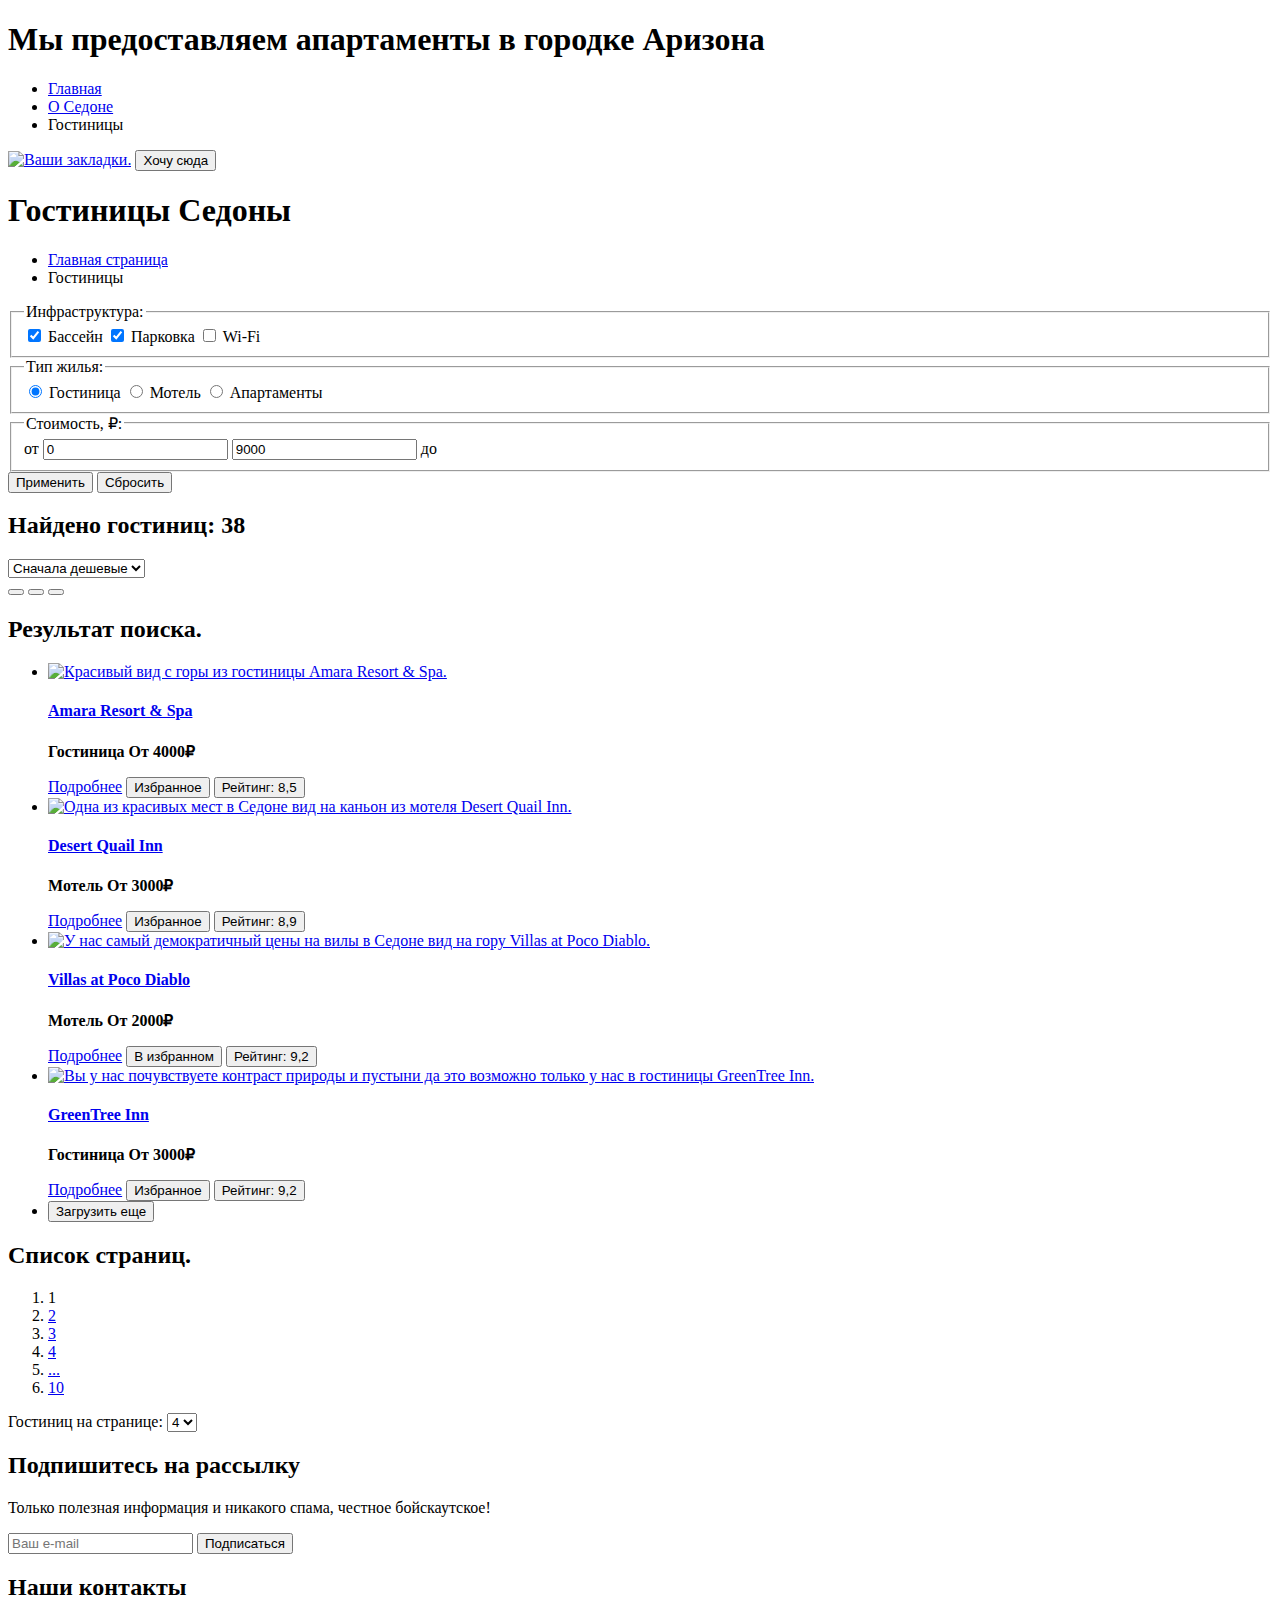
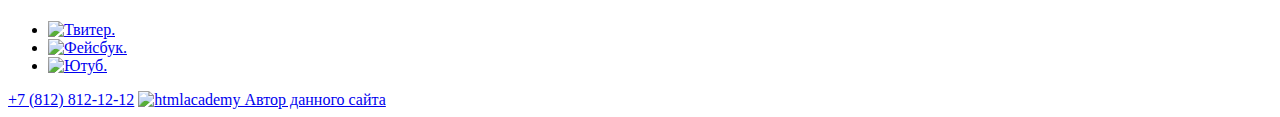
==== catalog.html @ 879bc47f "2.34. Разметка внутренней страницы" ====
<!DOCTYPE html>
<html lang="ru">

<head>
  <meta charset="UTF-8">
  <meta http-equiv="X-UA-Compatible" content="IE=edge">
  <meta name="viewport" content="width=device-width, initial-scale=1.0">
  <title>HTML Academy: Седона</title>
</head>
<body>
  <header>
    <h1 class="visually-hidden">Мы предоставляем апартаменты в городке Аризона</h1>
    <nav class="nav">
      <ul class="nav-list">
        <li class="nav-item"> <a href="index.html" class="nav-link">Главная</a></li>
        <li class="nav-item"><a href="#" class="nav-link">О Седоне</a></li>
        <li class="nav-item"><a class="nav-link nav-link--active">Гостиницы</a></li>
      </ul>
    </nav>
    <a href="index.html" class="logo-link"></a>
    <a href="#" class="search-link"></a>
    <a href="#" class="select"><img src="" alt="Ваши закладки."></a>
    <button class="favorite" type="button">Хочу сюда</button>
  </header>
  <main class="inner-page">
    <section class="hotels">
      <h1 class="hotels-tilte">Гостиницы Седоны</h1>
      <ul class="hotels-breadcrumb-list">
        <li class="hotels-breadcrumb-item"><a href="index.html" class="hotels-breadcrumb-link">Главная страница</a></li>
        <li class="hotels-breadcrumb-item"><a class="hotels-breadcrumb-link active">Гостиницы</a></li>
      </ul>
      <form class="hotels-form" action="" method="GET">
        <fieldset class="hotels-infrastructure">
          <legend>Инфраструктура:</legend>
          <input id="pool-field" type="checkbox" checked>
          <label for="pool-field">Бассейн</label>

          <input id="parking-field" type="checkbox" checked>
          <label for="parking-field">Парковка</label>

          <input id="wifi-field" type="checkbox">
          <label for="wifi-field">Wi-Fi</label>
        </fieldset>

        <fieldset class="hotels-type">
          <legend>Тип жилья:</legend>

          <input id="hotel-field" name="type-housing" type="radio" checked>
          <label for="hotel-field">Гостиница</label>

          <input id="motel-field" name="type-housing" type="radio">
          <label for="motel-field">Мотель</label>

          <input id="apartament-field" name="type-housing" type="radio">
          <label for="apartament-field">Апартаменты</label>
        </fieldset>

        <fieldset class="hotels-price">
          <legend>Стоимость, ₽:</legend>
          <label for="price-min-field">от</label>
          <input id="price-min-field" type="number" value="0">

          <input id="price-max-field" type="number" value="9000">
          <label for="price-max-field">до</label>
        </fieldset>

        <div class="bar">
          <div class="toogle-min"></div>
          <div class="toogle-max"></div>
        </div>

        <input type="submit" value="Применить">
        <input type="reset" value="Сбросить">
      </form>
    </section>
    <div class="find-result-header">
      <h2 class="find-title">Найдено гостиниц: 38</h2>
      <form action="" class="find-form" method="GET">
        <select name="find-sort" id="">
          <option value="min-price">Сначала дешевые</option>
          <option value="max-price">Сначала дорогие</option>
          <option value="popular">Популярные</option>
        </select>
      </form>
      <button class="change-view-button change-view-button--1" type="button"></button>
      <button class="change-view-button change-view-button--2" type="button"></button>
      <button class="change-view-button change-view-button--3" type="button"></button>
    </div>
    <section class="find-result-search">
      <h2 class="result-search-tile visually-hidden">Результат поиска.</h2>
      <ul class="find-list">
        <li class="find-item">
          <a href="#" class="find-link">
            <img src="" alt="Красивый вид с горы из гостиницы Amara Resort & Spa.">
            <h4 class="find-item-title">Amara Resort & Spa</h4>
          </a>
          <p class="find-item-text-wrapper">
            <b class="find-item-text">Гостиница</b>
            <b class="find-item-price">От 4000₽</b>
          </p>
          <div class="find-button-wrapper">
            <a href="#" class="button find-more-button">Подробнее</a>
            <button type="button" class="button find-favorite-button">Избранное</button>
            <button type="button" class="button raiting-button">Рейтинг: 8,5</button>
          </div>
        </li>
        <li class="find-item">
          <a href="#" class="find-link">
            <img src="" alt="Одна из красивых мест в Седоне вид на каньон из мотеля Desert Quail Inn.">
            <h4 class="find-item-title">Desert Quail Inn</h4>
          </a>
          <p class="find-item-text-wrapper">
            <b class="find-item-text">Мотель</b>
            <b class="find-item-price">От 3000₽</b>
          </p>
          <div class="find-button-wrapper">
            <a href="#" class="button find-more-button">Подробнее</a>
            <button type="button" class="button find-favorite-button">Избранное</button>
            <button type="button" class="button raiting-button">Рейтинг: 8,9</button>
          </div>
        </li>
        <li class="find-item">
          <a href="#" class="find-link">
            <img src="" alt="У нас самый демократичный цены на вилы в Седоне вид на гору Villas at Poco Diablo.">
            <h4 class="find-item-title">Villas at Poco Diablo</h4>
          </a>
          <p class="find-item-text-wrapper">
            <b class="find-item-text">Мотель</b>
            <b class="find-item-price">От 2000₽</b>
          </p>
          <div class="find-button-wrapper">
            <a href="#" class="button find-more-button">Подробнее</a>
            <button type="button" class="button find-favorite-button favorite-button-active">В избранном</button>
            <button type="button" class="button raiting-button">Рейтинг: 9,2</button>
          </div>
        </li>
        <li class="find-item">
          <a href="#" class="find-link">
            <img src=""
              alt="Вы у нас почувствуете контраст природы и пустыни да это возможно только у нас в гостиницы GreenTree Inn.">
            <h4 class="find-item-title">GreenTree Inn</h4>
          </a>
          <p class="find-item-text-wrapper">
            <b class="find-item-text">Гостиница</b>
            <b class="find-item-price">От 3000₽</b>
          </p>
          <div class="find-button-wrapper">
            <a href="#" class="button find-more-button">Подробнее</a>
            <button type="button" class="button find-favorite-button favorite-button-active">Избранное</button>
            <button type="button" class="button raiting-button">Рейтинг: 9,2</button>
          </div>
        </li>
        <li class="find-item">
          <button type="button" class="load-more-button">Загрузить еще</button>
        </li>
      </ul>
    </section>
    <section class="page">
      <h2 class="page-title visually-hidden">Список страниц.</h2>
      <ol class="page-list">
        <li class="page-item"><a class="page-link page-link--active">1</a></li>
        <li class="page-item"><a href="#" class="page-link">2</a></li>
        <li class="page-item"><a href="#" class="page-link">3</a></li>
        <li class="page-item"><a href="#" class="page-link">4</a></li>
        <li class="page-item"><a href="#" class="page-link">...</a></li>
        <li class="page-item"><a href="#" class="page-link">10</a></li>
      </ol>
      <form action="" method="GET">
        <label for="hotel-on-page-field">Гостиниц на странице:</label>
        <select name="hotels-on-page" id="hotel-on-page-field">
          <option value="1">3</option>
          <option value="1" selected>4</option>
          <option value="1">5</option>
          <option value="1">6</option>
          <option value="1">7</option>
          <option value="1">8</option>
        </select>
      </form>
    </section>
  </main>
  <footer>
    <section class="distribution">
      <h2 class="distribution-title">Подпишитесь на рассылку</h2>
      <p class="distribution-text">Только полезная информация и никакого спама, честное бойскаутское!</p>
      <form action="" method="POST">
        <input id="distribution-field" type="email" placeholder="Ваш e-mail" required>
        <input type="submit" value="Подписаться">
      </form>
    </section>
    <section class="contacts">
      <h2 class="contacts-title visually-hidden">Наши контакты</h2>
      <ul class="social-list">
        <li class="social-item">
          <a href="https://twitter.com/htmlacademy_ru" class="social-link">
            <img src="" alt="Твитер.">
          </a>
        </li>
        <li class="social-item">
          <a href="https://www.facebook.com/htmlacademy/" class="social-link">
            <img src="" alt="Фейсбук.">
          </a>
        </li>
        <li class="social-item">
          <a href="https://www.youtube.com/channel/UChUxTMjJGo-JDRY8pNTGL2g" class="social-link">
            <img src="" alt="Ютуб.">
          </a>
        </li>
      </ul>
      <a class="contacts-tel" href="tel:+78128121212">+7 (812) 812-12-12</a>
      <a href="https://up.htmlacademy.ru/" class="contacts-author-link">
        <img src="" alt="htmlacademy Автор данного сайта">
      </a>
    </section>
  </footer>
</body>
</html>
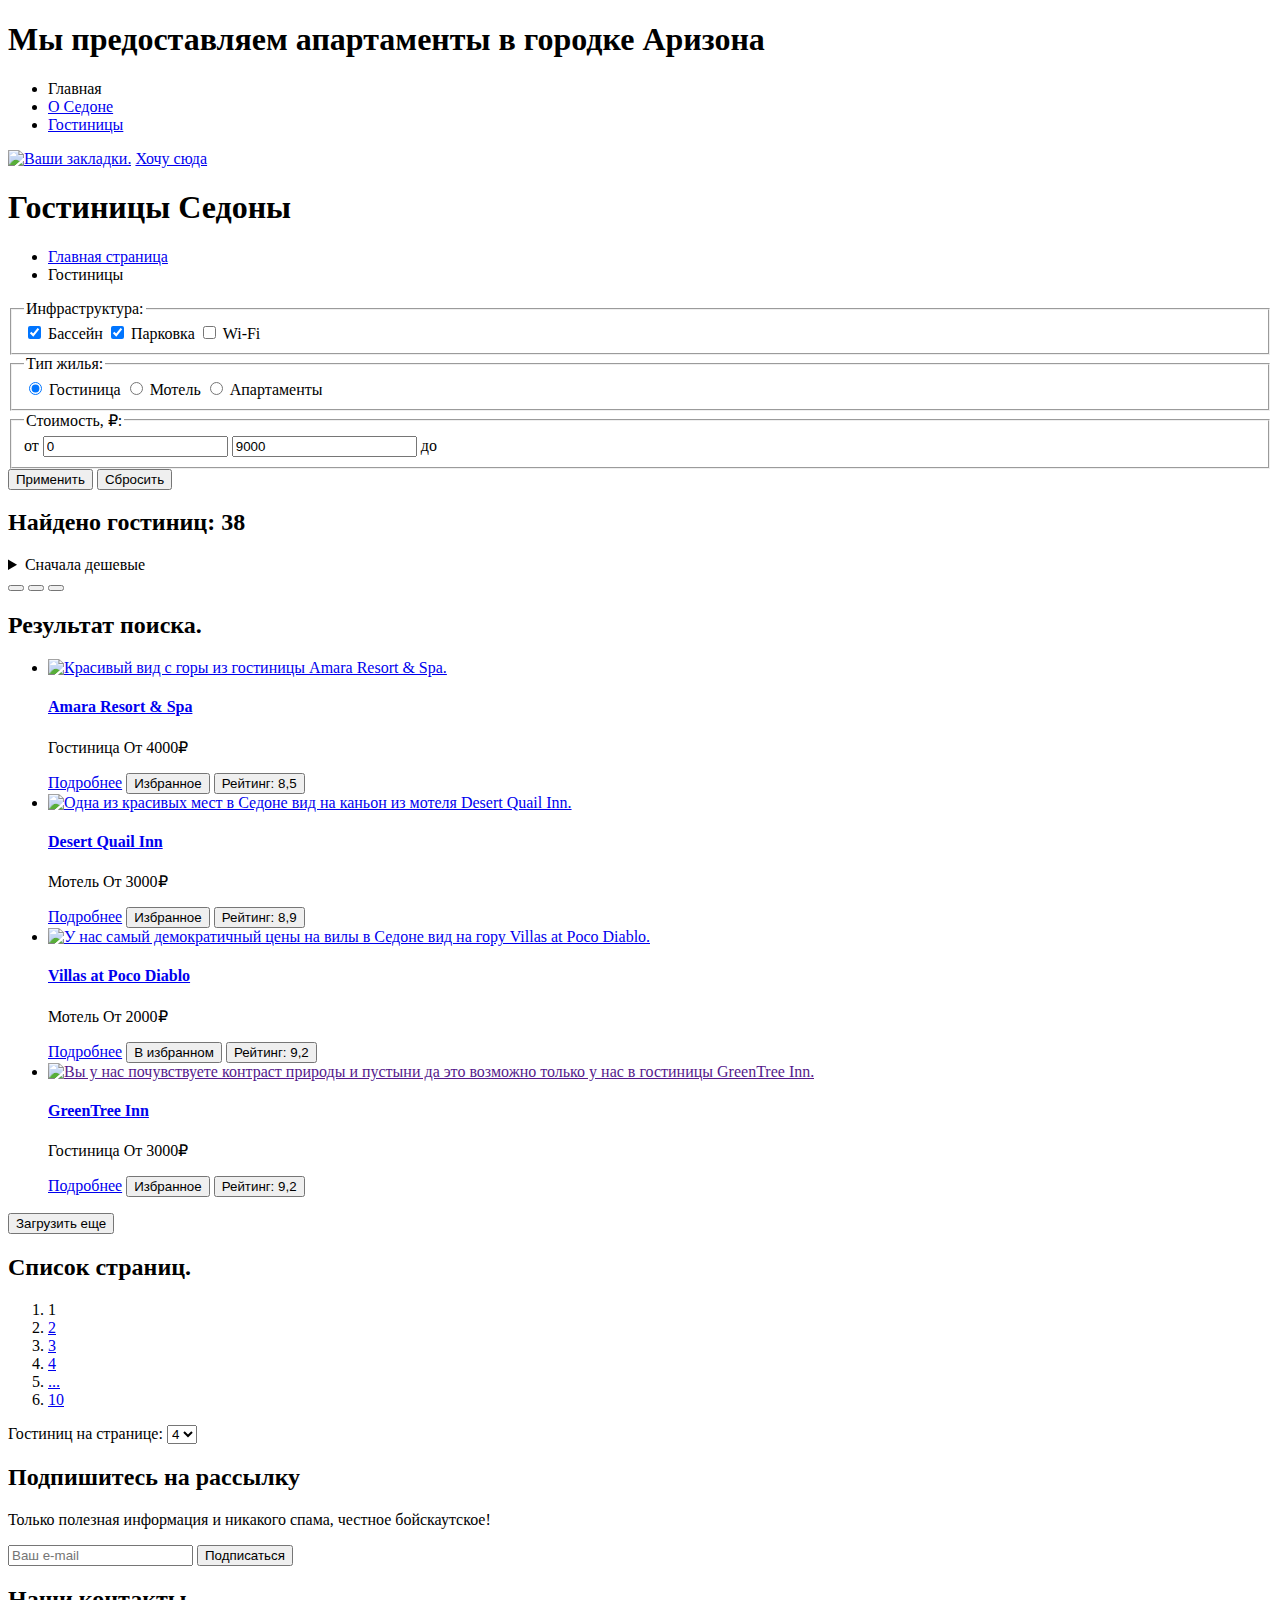
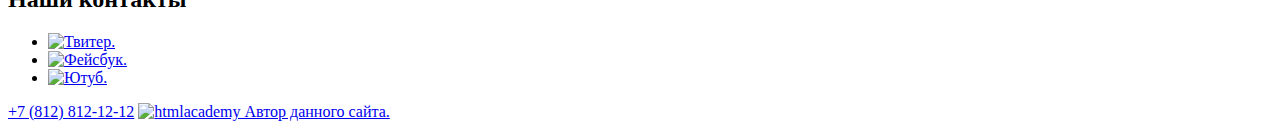
==== commit 6bc6cdc4: "2.34 Внутр страница" ====
--- a/catalog.html
+++ b/catalog.html
@@ -11,26 +11,27 @@
   <header>
     <h1 class="visually-hidden">Мы предоставляем апартаменты в городке Аризона</h1>
     <nav class="nav">
-      <ul class="nav-list">
-        <li class="nav-item"> <a href="index.html" class="nav-link">Главная</a></li>
-        <li class="nav-item"><a href="#" class="nav-link">О Седоне</a></li>
-        <li class="nav-item"><a class="nav-link nav-link--active">Гостиницы</a></li>
+      <ul class="nav__list">
+        <li class="nav__item"> <a class="nav__link nav__link--active">Главная</a></li>
+        <li class="nav__item"><a href="#" class="nav__link">О Седоне</a></li>
+        <li class="nav__item"><a href="catalog.html" class="nav__link">Гостиницы</a></li>
       </ul>
     </nav>
-    <a href="index.html" class="logo-link"></a>
-    <a href="#" class="search-link"></a>
-    <a href="#" class="select"><img src="" alt="Ваши закладки."></a>
-    <button class="favorite" type="button">Хочу сюда</button>
+    <a href="index.html" class="logo__link"></a>
+
+    <a href="#" class="search__link"></a>
+    <a href="#" class="select__link"><img src="" alt="Ваши закладки."></a>
+    <a href="#" class="favorite__link">Хочу сюда</a>
   </header>
-  <main class="inner-page">
+  <main class="inner__page">
     <section class="hotels">
-      <h1 class="hotels-tilte">Гостиницы Седоны</h1>
-      <ul class="hotels-breadcrumb-list">
-        <li class="hotels-breadcrumb-item"><a href="index.html" class="hotels-breadcrumb-link">Главная страница</a></li>
-        <li class="hotels-breadcrumb-item"><a class="hotels-breadcrumb-link active">Гостиницы</a></li>
-      </ul>
-      <form class="hotels-form" action="" method="GET">
-        <fieldset class="hotels-infrastructure">
+      <h1 class="hotels__tilte">Гостиницы Седоны</h1>
+      <ul class="hotels__breadcrumb--list">
+        <li class="hotels__breadcrumb--item"><a href="index.html" class="hotels__breadcrumb--link">Главная страница</a></li>
+        <li class="hotels__breadcrumb--item"><a class="hotels__breadcrumb--link active">Гостиницы</a></li>
+      </ul>
+      <form class="hotels__form" action="" method="GET">
+        <fieldset class="hotels__infrastructure">
           <legend>Инфраструктура:</legend>
           <input id="pool-field" type="checkbox" checked>
           <label for="pool-field">Бассейн</label>
@@ -42,7 +43,7 @@
           <label for="wifi-field">Wi-Fi</label>
         </fieldset>
 
-        <fieldset class="hotels-type">
+        <fieldset class="hotels__type">
           <legend>Тип жилья:</legend>
 
           <input id="hotel-field" name="type-housing" type="radio" checked>
@@ -55,7 +56,7 @@
           <label for="apartament-field">Апартаменты</label>
         </fieldset>
 
-        <fieldset class="hotels-price">
+        <fieldset class="hotels__price">
           <legend>Стоимость, ₽:</legend>
           <label for="price-min-field">от</label>
           <input id="price-min-field" type="number" value="0">
@@ -65,84 +66,87 @@
         </fieldset>
 
         <div class="bar">
-          <div class="toogle-min"></div>
-          <div class="toogle-max"></div>
+          <div class="toogle__min"></div>
+          <div class="toogle__max"></div>
         </div>
 
         <input type="submit" value="Применить">
         <input type="reset" value="Сбросить">
       </form>
     </section>
-    <div class="find-result-header">
-      <h2 class="find-title">Найдено гостиниц: 38</h2>
-      <form action="" class="find-form" method="GET">
-        <select name="find-sort" id="">
-          <option value="min-price">Сначала дешевые</option>
-          <option value="max-price">Сначала дорогие</option>
-          <option value="popular">Популярные</option>
-        </select>
-      </form>
-      <button class="change-view-button change-view-button--1" type="button"></button>
-      <button class="change-view-button change-view-button--2" type="button"></button>
-      <button class="change-view-button change-view-button--3" type="button"></button>
-    </div>
-    <section class="find-result-search">
-      <h2 class="result-search-tile visually-hidden">Результат поиска.</h2>
-      <ul class="find-list">
-        <li class="find-item">
-          <a href="#" class="find-link">
+    <section class="find__result--header">
+      <h2 class="find__title">Найдено гостиниц: 38</h2>
+        <details class="find__details">
+          <summary>Сначала дешевые</summary>
+          <summary>Сначала дорогие</summary>
+          <summary>Популярные</summary>
+        </details>
+      <button class="change__view--button change__view-button--1" type="button"></button>
+      <button class="change__view--button change__view-button--2" type="button"></button>
+      <button class="change__view--button change__view-button--3" type="button"></button>
+    </section>
+    <section class="result__search">
+      <h2 class="result__search--title visually-hidden">Результат поиска.</h2>
+      <ul class="result__list">
+        <li class="result__item">
+          <a href="#" class="result__link">
             <img src="" alt="Красивый вид с горы из гостиницы Amara Resort & Spa.">
-            <h4 class="find-item-title">Amara Resort & Spa</h4>
+            <h4 class="result__item--title">Amara Resort & Spa</h4>
+          </a>
+          <p class="result__item__text--wrapper">
+            <span class="result__item--text">Гостиница</span>
+            <span class="result__item--price">От 4000₽</span>
+          </p>
+          <div class="result__button--wrapper">
+            <a href="#" class="button result__more--button">Подробнее</a>
+            <button type="button" class="button result__favorite--button">Избранное</button>
+            <button type="button" class="button result__raiting--button">Рейтинг: 8,5</button>
+          </div>
+        </li>
+        <li class="result__item">
+          <a href="#" class="result__link--img">
+            <img src="" alt="Одна из красивых мест в Седоне вид на каньон из мотеля Desert Quail Inn.">
+          </a>
+          <a href="#" class="result__link--title">
+            <h4 class="result__item--title">Desert Quail Inn</h4>
+          </a>
+          <p class="result__item__text--wrapper">
+            <span class="result__item--text">Мотель</span>
+            <span class="result__item--price">От 3000₽</span>
+          </p>
+          <div class="result__button--wrapper">
+            <a href="#" class="button result__more--button">Подробнее</a>
+            <button type="button" class="button result__favorite--button">Избранное</button>
+            <button type="button" class="button result__raiting--button">Рейтинг: 8,9</button>
+          </div>
+        </li>
+        <li class="result__item">
+          <a href="#" class="result__link--img">
+            <img src="" alt="У нас самый демократичный цены на вилы в Седоне вид на гору Villas at Poco Diablo.">
+          </a>
+          <a href="#" class="result__link--title">
+            <h4 class="result__item--title">Villas at Poco Diablo</h4>
+          </a>
+          <p class="result__item__text--wrapper">
+            <span class="result__item--text">Мотель</span>
+            <span class="result__item--price">От 2000₽</span>
+          </p>
+          <div class="result__button--wrapper">
+            <a href="#" class="button result__more--button">Подробнее</a>
+            <button type="button" class="button result__favorite--button favorite__button--active">В избранном</button>
+            <button type="button" class="button result__raiting--button">Рейтинг: 9,2</button>
+          </div>
+        </li>
+        <li class="result__item">
+          <a href="" class="result__link--img">
+            <img src=""alt="Вы у нас почувствуете контраст природы и пустыни да это возможно только у нас в гостиницы GreenTree Inn.">
+          </a>
+          <a href="#" class="result__link--title">
+            <h4 class="find-item-title">GreenTree Inn</h4>
           </a>
           <p class="find-item-text-wrapper">
-            <b class="find-item-text">Гостиница</b>
-            <b class="find-item-price">От 4000₽</b>
-          </p>
-          <div class="find-button-wrapper">
-            <a href="#" class="button find-more-button">Подробнее</a>
-            <button type="button" class="button find-favorite-button">Избранное</button>
-            <button type="button" class="button raiting-button">Рейтинг: 8,5</button>
-          </div>
-        </li>
-        <li class="find-item">
-          <a href="#" class="find-link">
-            <img src="" alt="Одна из красивых мест в Седоне вид на каньон из мотеля Desert Quail Inn.">
-            <h4 class="find-item-title">Desert Quail Inn</h4>
-          </a>
-          <p class="find-item-text-wrapper">
-            <b class="find-item-text">Мотель</b>
-            <b class="find-item-price">От 3000₽</b>
-          </p>
-          <div class="find-button-wrapper">
-            <a href="#" class="button find-more-button">Подробнее</a>
-            <button type="button" class="button find-favorite-button">Избранное</button>
-            <button type="button" class="button raiting-button">Рейтинг: 8,9</button>
-          </div>
-        </li>
-        <li class="find-item">
-          <a href="#" class="find-link">
-            <img src="" alt="У нас самый демократичный цены на вилы в Седоне вид на гору Villas at Poco Diablo.">
-            <h4 class="find-item-title">Villas at Poco Diablo</h4>
-          </a>
-          <p class="find-item-text-wrapper">
-            <b class="find-item-text">Мотель</b>
-            <b class="find-item-price">От 2000₽</b>
-          </p>
-          <div class="find-button-wrapper">
-            <a href="#" class="button find-more-button">Подробнее</a>
-            <button type="button" class="button find-favorite-button favorite-button-active">В избранном</button>
-            <button type="button" class="button raiting-button">Рейтинг: 9,2</button>
-          </div>
-        </li>
-        <li class="find-item">
-          <a href="#" class="find-link">
-            <img src=""
-              alt="Вы у нас почувствуете контраст природы и пустыни да это возможно только у нас в гостиницы GreenTree Inn.">
-            <h4 class="find-item-title">GreenTree Inn</h4>
-          </a>
-          <p class="find-item-text-wrapper">
-            <b class="find-item-text">Гостиница</b>
-            <b class="find-item-price">От 3000₽</b>
+            <span class="find-item-text">Гостиница</span>
+            <span class="find-item-price">От 3000₽</span>
           </p>
           <div class="find-button-wrapper">
             <a href="#" class="button find-more-button">Подробнее</a>
@@ -150,10 +154,8 @@
             <button type="button" class="button raiting-button">Рейтинг: 9,2</button>
           </div>
         </li>
-        <li class="find-item">
-          <button type="button" class="load-more-button">Загрузить еще</button>
-        </li>
-      </ul>
+      </ul>
+      <button type="button" class="load-more-button">Загрузить еще</button>
     </section>
     <section class="page">
       <h2 class="page-title visually-hidden">Список страниц.</h2>
@@ -180,35 +182,35 @@
   </main>
   <footer>
     <section class="distribution">
-      <h2 class="distribution-title">Подпишитесь на рассылку</h2>
-      <p class="distribution-text">Только полезная информация и никакого спама, честное бойскаутское!</p>
+      <h2 class="distribution__title">Подпишитесь на рассылку</h2>
+      <p class="distribution__text">Только полезная информация и никакого спама, честное бойскаутское!</p>
       <form action="" method="POST">
-        <input id="distribution-field" type="email" placeholder="Ваш e-mail" required>
+        <input id="distribution__field" type="email" placeholder="Ваш e-mail" required>
         <input type="submit" value="Подписаться">
       </form>
     </section>
     <section class="contacts">
-      <h2 class="contacts-title visually-hidden">Наши контакты</h2>
-      <ul class="social-list">
-        <li class="social-item">
-          <a href="https://twitter.com/htmlacademy_ru" class="social-link">
+      <h2 class="contacts__title visually-hidden">Наши контакты</h2>
+      <ul class="social__list">
+        <li class="social__item">
+          <a href="https://twitter.com/htmlacademy_ru" class="social__link">
             <img src="" alt="Твитер.">
           </a>
         </li>
-        <li class="social-item">
-          <a href="https://www.facebook.com/htmlacademy/" class="social-link">
+        <li class="social__item">
+          <a href="https://www.facebook.com/htmlacademy/" class="social__link">
             <img src="" alt="Фейсбук.">
           </a>
         </li>
-        <li class="social-item">
-          <a href="https://www.youtube.com/channel/UChUxTMjJGo-JDRY8pNTGL2g" class="social-link">
+        <li class="social__item">
+          <a href="https://www.youtube.com/channel/UChUxTMjJGo-JDRY8pNTGL2g" class="social__link">
             <img src="" alt="Ютуб.">
           </a>
         </li>
       </ul>
-      <a class="contacts-tel" href="tel:+78128121212">+7 (812) 812-12-12</a>
-      <a href="https://up.htmlacademy.ru/" class="contacts-author-link">
-        <img src="" alt="htmlacademy Автор данного сайта">
+      <a class="contacts__tel" href="tel:+78128121212">+7 (812) 812-12-12</a>
+      <a href="https://up.htmlacademy.ru/" class="contacts__author--link">
+        <img src="" alt="htmlacademy Автор данного сайта.">
       </a>
     </section>
   </footer>
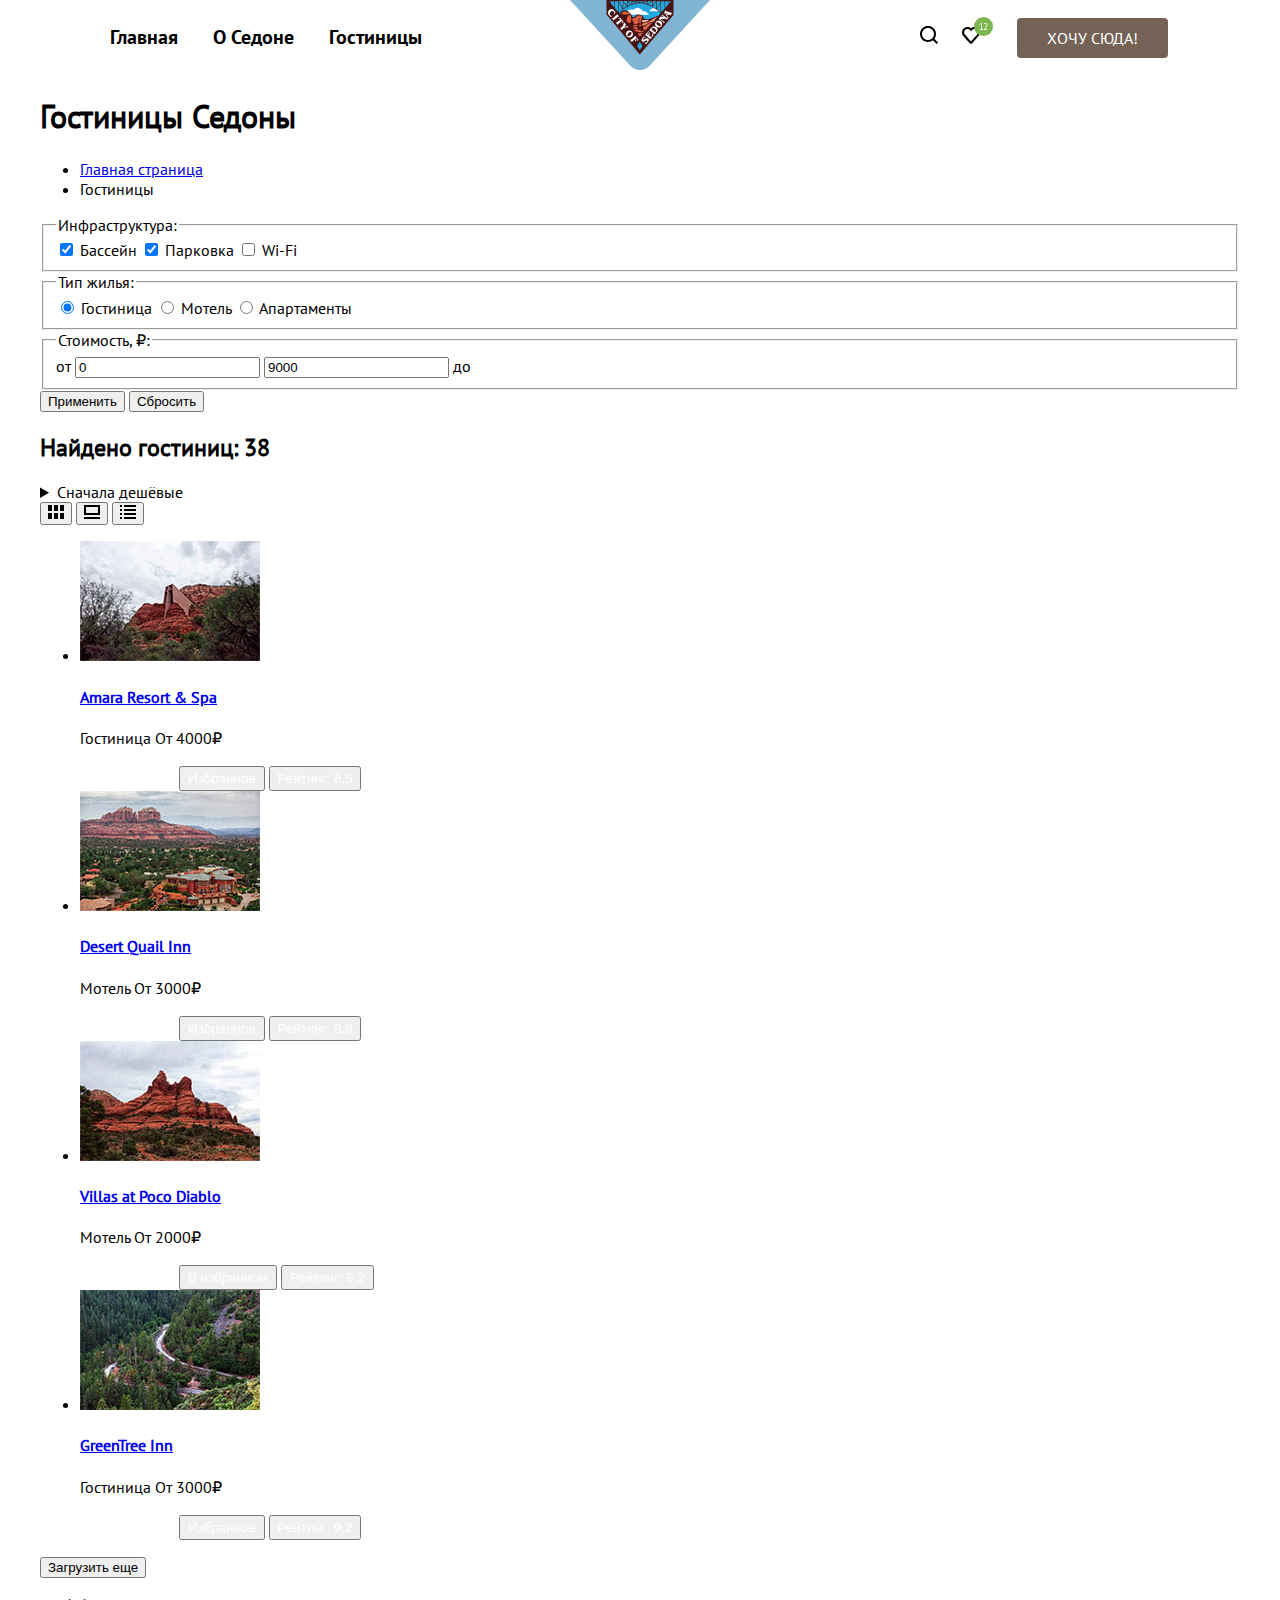
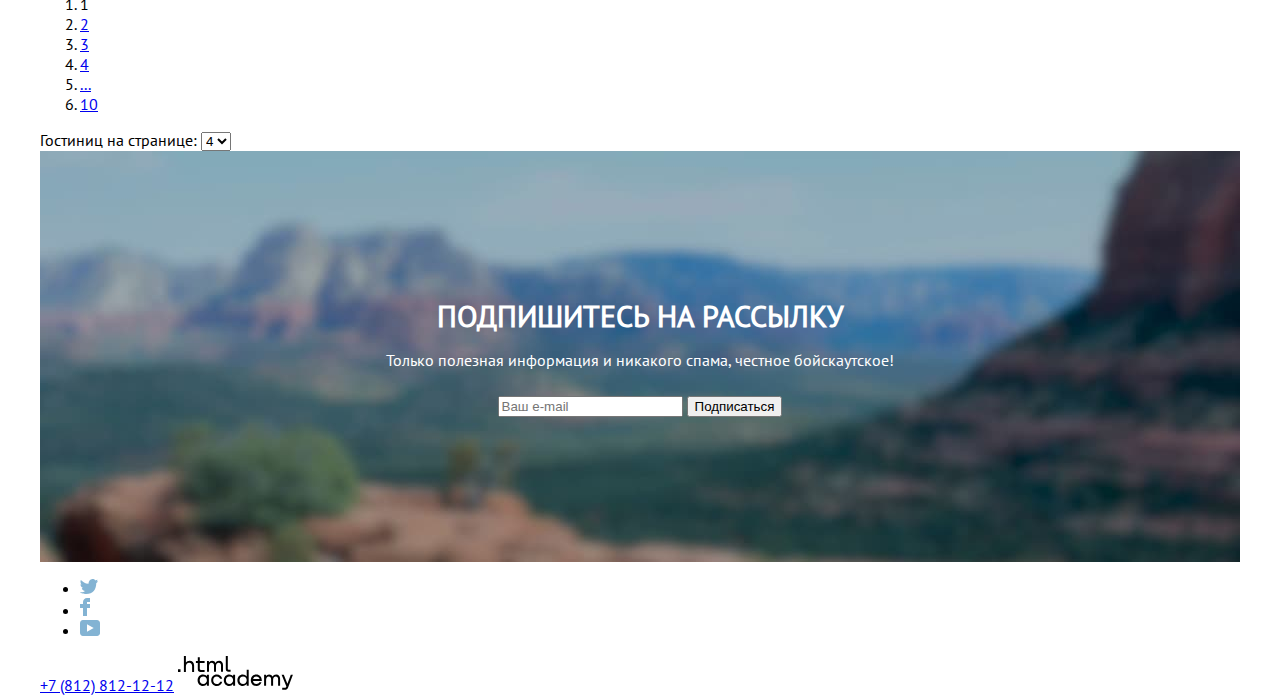
==== commit f2aa7d01: "3 Дз и чуть больше" ====
--- a/catalog.html
+++ b/catalog.html
@@ -6,98 +6,92 @@
   <meta http-equiv="X-UA-Compatible" content="IE=edge">
   <meta name="viewport" content="width=device-width, initial-scale=1.0">
   <title>HTML Academy: Седона</title>
+  <link rel="stylesheet" href="css/style.css">
 </head>
 <body>
-  <header>
+  <header class="header">
     <h1 class="visually-hidden">Мы предоставляем апартаменты в городке Аризона</h1>
     <nav class="nav">
-      <ul class="nav__list">
-        <li class="nav__item"> <a class="nav__link nav__link--active">Главная</a></li>
+      <ul class="nav-list">
+        <li class="nav__item"> <a href="index.html" class="nav__link">Главная</a></li>
         <li class="nav__item"><a href="#" class="nav__link">О Седоне</a></li>
         <li class="nav__item"><a href="catalog.html" class="nav__link">Гостиницы</a></li>
       </ul>
     </nav>
-    <a href="index.html" class="logo__link"></a>
-
-    <a href="#" class="search__link"></a>
-    <a href="#" class="select__link"><img src="" alt="Ваши закладки."></a>
-    <a href="#" class="favorite__link">Хочу сюда</a>
+    <a href="index.html" class="logo__link"><img src="img/logo-sedona.svg" alt="Логотип Седоны." width="140" height="70"></a>
+    <div class="header-button">
+    <a href="#" class="search__link"><img src="img/logo-search.svg" alt="Поиск по странице." width="18" height="18"></a>
+    <a href="#" class="select__link"><img src="img/logo-favorite.svg" alt="Ваши закладки." width="31" height="27"></a>
+    <a href="#" class="favorite__link button">Хочу сюда!</a>
+  </div>
   </header>
   <main class="inner__page">
     <section class="hotels">
       <h1 class="hotels__tilte">Гостиницы Седоны</h1>
-      <ul class="hotels__breadcrumb--list">
+      <ul class="hotels-breadcrumb--list">
         <li class="hotels__breadcrumb--item"><a href="index.html" class="hotels__breadcrumb--link">Главная страница</a></li>
         <li class="hotels__breadcrumb--item"><a class="hotels__breadcrumb--link active">Гостиницы</a></li>
       </ul>
-      <form class="hotels__form" action="" method="GET">
-        <fieldset class="hotels__infrastructure">
+      <form class="hotels-form" action="" method="GET">
+        <fieldset class="hotels-form__infrastructure">
           <legend>Инфраструктура:</legend>
           <input id="pool-field" type="checkbox" checked>
           <label for="pool-field">Бассейн</label>
-
           <input id="parking-field" type="checkbox" checked>
           <label for="parking-field">Парковка</label>
-
           <input id="wifi-field" type="checkbox">
           <label for="wifi-field">Wi-Fi</label>
         </fieldset>
-
         <fieldset class="hotels__type">
           <legend>Тип жилья:</legend>
-
           <input id="hotel-field" name="type-housing" type="radio" checked>
           <label for="hotel-field">Гостиница</label>
-
           <input id="motel-field" name="type-housing" type="radio">
           <label for="motel-field">Мотель</label>
-
           <input id="apartament-field" name="type-housing" type="radio">
           <label for="apartament-field">Апартаменты</label>
         </fieldset>
-
         <fieldset class="hotels__price">
           <legend>Стоимость, ₽:</legend>
           <label for="price-min-field">от</label>
           <input id="price-min-field" type="number" value="0">
-
           <input id="price-max-field" type="number" value="9000">
           <label for="price-max-field">до</label>
         </fieldset>
-
         <div class="bar">
           <div class="toogle__min"></div>
           <div class="toogle__max"></div>
         </div>
-
         <input type="submit" value="Применить">
         <input type="reset" value="Сбросить">
       </form>
     </section>
-    <section class="find__result--header">
-      <h2 class="find__title">Найдено гостиниц: 38</h2>
-        <details class="find__details">
-          <summary>Сначала дешевые</summary>
-          <summary>Сначала дорогие</summary>
-          <summary>Популярные</summary>
+    <section class="sort">
+      <h2 class="sort__title">Найдено гостиниц: 38</h2>
+        <details class="sort__details">
+          <summary>Сначала дешёвые</summary>
+            <ul class="details-list">
+              <li class="details__item"><a href="#" class="details__link">Сначала дорогие</a></li>
+              <li class="details__item"><a href="#" class="details__link">Популярный</a></li>
+            </ul>
         </details>
-      <button class="change__view--button change__view-button--1" type="button"></button>
-      <button class="change__view--button change__view-button--2" type="button"></button>
-      <button class="change__view--button change__view-button--3" type="button"></button>
-    </section>
-    <section class="result__search">
+      <button class="view-button view__button--grid" type="button"><img src="img/sort-grid.svg" alt="кнопка сортировки по карточкам"></button>
+      <button class="view-button view__button--item" type="button"><img src="img/sort-item.svg" alt="кнопка сортировки по элементам"></button>
+      <button class="view-button view__button--list" type="button"><img src="img/sort-list.svg" alt="кнопка сортировки по списку"></button>
+    </section>
+    <section class="result-search">
       <h2 class="result__search--title visually-hidden">Результат поиска.</h2>
-      <ul class="result__list">
+      <ul class="result-list">
         <li class="result__item">
           <a href="#" class="result__link">
-            <img src="" alt="Красивый вид с горы из гостиницы Amara Resort & Spa.">
+            <img src="img/hotel-Amara-Resort.jpg" alt="Красивый вид с горы из гостиницы Amara Resort & Spa." width="180" height="120">
             <h4 class="result__item--title">Amara Resort & Spa</h4>
           </a>
           <p class="result__item__text--wrapper">
             <span class="result__item--text">Гостиница</span>
             <span class="result__item--price">От 4000₽</span>
           </p>
-          <div class="result__button--wrapper">
+          <div class="result-button-wrapper">
             <a href="#" class="button result__more--button">Подробнее</a>
             <button type="button" class="button result__favorite--button">Избранное</button>
             <button type="button" class="button result__raiting--button">Рейтинг: 8,5</button>
@@ -105,7 +99,7 @@
         </li>
         <li class="result__item">
           <a href="#" class="result__link--img">
-            <img src="" alt="Одна из красивых мест в Седоне вид на каньон из мотеля Desert Quail Inn.">
+            <img src="img/hotel-Desert-Quail-Inn.jpg" alt="Одна из красивых мест в Седоне вид на каньон из мотеля Desert Quail Inn." width="180" height="120">
           </a>
           <a href="#" class="result__link--title">
             <h4 class="result__item--title">Desert Quail Inn</h4>
@@ -114,7 +108,7 @@
             <span class="result__item--text">Мотель</span>
             <span class="result__item--price">От 3000₽</span>
           </p>
-          <div class="result__button--wrapper">
+          <div class="result-button-wrapper">
             <a href="#" class="button result__more--button">Подробнее</a>
             <button type="button" class="button result__favorite--button">Избранное</button>
             <button type="button" class="button result__raiting--button">Рейтинг: 8,9</button>
@@ -122,7 +116,7 @@
         </li>
         <li class="result__item">
           <a href="#" class="result__link--img">
-            <img src="" alt="У нас самый демократичный цены на вилы в Седоне вид на гору Villas at Poco Diablo.">
+            <img src="img/hotel-Villas-at-Poco.jpg" alt="У нас самый демократичный цены на вилы в Седоне вид на гору Villas at Poco Diablo." width="180" height="120">
           </a>
           <a href="#" class="result__link--title">
             <h4 class="result__item--title">Villas at Poco Diablo</h4>
@@ -131,7 +125,7 @@
             <span class="result__item--text">Мотель</span>
             <span class="result__item--price">От 2000₽</span>
           </p>
-          <div class="result__button--wrapper">
+          <div class="result-button-wrapper">
             <a href="#" class="button result__more--button">Подробнее</a>
             <button type="button" class="button result__favorite--button favorite__button--active">В избранном</button>
             <button type="button" class="button result__raiting--button">Рейтинг: 9,2</button>
@@ -139,16 +133,16 @@
         </li>
         <li class="result__item">
           <a href="" class="result__link--img">
-            <img src=""alt="Вы у нас почувствуете контраст природы и пустыни да это возможно только у нас в гостиницы GreenTree Inn.">
+            <img src="img/hotel-GreenTree-Inn.jpg"alt="Вы у нас почувствуете контраст природы и пустыни да это возможно только у нас в гостиницы GreenTree Inn." width="180" height="120">
           </a>
           <a href="#" class="result__link--title">
-            <h4 class="find-item-title">GreenTree Inn</h4>
-          </a>
-          <p class="find-item-text-wrapper">
-            <span class="find-item-text">Гостиница</span>
-            <span class="find-item-price">От 3000₽</span>
-          </p>
-          <div class="find-button-wrapper">
+            <h4 class="result__item--title">GreenTree Inn</h4>
+          </a>
+          <p class="result__item__text--wrapper">
+            <span class="result__item--text">Гостиница</span>
+            <span class="result__item--text">От 3000₽</span>
+          </p>
+          <div class="result-button-wrapper">
             <a href="#" class="button find-more-button">Подробнее</a>
             <button type="button" class="button find-favorite-button favorite-button-active">Избранное</button>
             <button type="button" class="button raiting-button">Рейтинг: 9,2</button>
@@ -160,16 +154,16 @@
     <section class="page">
       <h2 class="page-title visually-hidden">Список страниц.</h2>
       <ol class="page-list">
-        <li class="page-item"><a class="page-link page-link--active">1</a></li>
-        <li class="page-item"><a href="#" class="page-link">2</a></li>
-        <li class="page-item"><a href="#" class="page-link">3</a></li>
-        <li class="page-item"><a href="#" class="page-link">4</a></li>
-        <li class="page-item"><a href="#" class="page-link">...</a></li>
-        <li class="page-item"><a href="#" class="page-link">10</a></li>
+        <li class="page__item"><a class="page-link page__link--active">1</a></li>
+        <li class="page__item"><a href="#" class="page__link">2</a></li>
+        <li class="page__item"><a href="#" class="page__link">3</a></li>
+        <li class="page__item"><a href="#" class="page__link">4</a></li>
+        <li class="page__item"><a href="#" class="page__link">...</a></li>
+        <li class="page__item"><a href="#" class="page__link">10</a></li>
       </ol>
-      <form action="" method="GET">
-        <label for="hotel-on-page-field">Гостиниц на странице:</label>
-        <select name="hotels-on-page" id="hotel-on-page-field">
+      <form class="hotels-page-form" action="" method="GET">
+        <label class="hotels-page-form__label" for="hotel-on-page-field">Гостиниц на странице:</label>
+        <select class="hotels-page-form__select" name="hotels-on-page" id="hotel-on-page-field">
           <option value="1">3</option>
           <option value="1" selected>4</option>
           <option value="1">5</option>
@@ -194,23 +188,23 @@
       <ul class="social__list">
         <li class="social__item">
           <a href="https://twitter.com/htmlacademy_ru" class="social__link">
-            <img src="" alt="Твитер.">
+            <img src="img/social-twitter.svg" alt="Твитер." width="18" height="15">
           </a>
         </li>
         <li class="social__item">
           <a href="https://www.facebook.com/htmlacademy/" class="social__link">
-            <img src="" alt="Фейсбук.">
+            <img src="img/social-facebook.svg" alt="Фейсбук." width="10" height="18">
           </a>
         </li>
         <li class="social__item">
           <a href="https://www.youtube.com/channel/UChUxTMjJGo-JDRY8pNTGL2g" class="social__link">
-            <img src="" alt="Ютуб.">
+            <img src="img/social-youtube.svg" alt="Ютуб." width="20" height="16">
           </a>
         </li>
       </ul>
       <a class="contacts__tel" href="tel:+78128121212">+7 (812) 812-12-12</a>
       <a href="https://up.htmlacademy.ru/" class="contacts__author--link">
-        <img src="" alt="htmlacademy Автор данного сайта.">
+        <img src="img/logo-htmlacademy.svg" alt="htmlacademy Автор данного сайта." width="115" height="35">
       </a>
     </section>
   </footer>
--- a/css/style.css
+++ b/css/style.css
@@ -0,0 +1,259 @@
+@font-face {
+  font-family: "PT Sans";
+  src: local("PT Sans"), url(/fonts/ptsans-400.woff2) format("woff2");
+  font-weight: 400;
+  font-style: normal;
+  font-display: swap;
+}
+
+@font-face {
+  font-family: "PT Sans Bold";
+  src: local("PT Sans Bold"), url(/fonts/ptsans-700.woff2) format("woff2");
+  font-weight: 700;
+  font-style: normal;
+  font-display: swap;
+}
+
+body {
+  font-family: "PT Sans", "Arial", sans-serif;
+  width: 1200px;
+  margin: 0 auto;
+}
+
+.visually-hidden {
+  position: absolute;
+  clip: rect(0 0 0 0);
+  width: 1px;
+  height: 1px;
+  margin: -1px;
+}
+
+.button {
+  display: inline-block;
+  padding: 3px 7px;
+  text-decoration: none;
+  color: #fff;
+}
+.header {
+  min-height: 65px;
+  display: flex;
+  align-items: center;
+  flex-wrap: wrap;
+  padding: 0 70px;
+}
+.nav {
+  font-family: "PT Sans Bold", "Arial", serif;
+  font-size: 20px;
+  font-weight: 700;
+  width: 460px;
+}
+
+.nav-list {
+  padding: 0px;
+  margin: 0px;
+  list-style: none;
+  display: flex;
+  flex: wrap;
+}
+.nav__item:not(:last-child) {
+  margin-right: 35px;
+}
+.nav__link {
+  color: #000;
+  text-decoration: none;
+}
+
+.nav__link--active {
+  border-bottom: 2px solid #756257;
+  padding-bottom: 23px;
+}
+
+.logo__link {
+  margin-right: 210px;
+}
+.search__link {
+  margin-right: 20px;
+}
+.select__link {
+  margin-right: 20px;
+}
+.favorite__link {
+  text-transform: uppercase;
+  font-size: 16px;
+  background-color: #756257;
+  padding: 10px 30px;
+  border-radius: 4px;
+}
+
+.about {
+  display: flex;
+  background-image: url(../img/header-background.jpg);
+  width: 1200px;
+  min-height: 485px;
+  position: relative;
+  margin-bottom: 65px;
+}
+
+.about::after {
+  position: absolute;
+  content: "";
+  bottom: 0px;
+  left: 0px;
+  background-image: url(../img/header-background-arrow.png);
+  background-repeat: no-repeat;
+  width: 1200px;
+  height: 57px;
+}
+
+.about__title+img {
+  margin: 0 auto;
+  align-self: center;
+}
+.advantage__text {
+  width: 720px;
+  margin: 0 auto;
+}
+.advantage__text--big {
+  text-align: center;
+  text-transform: uppercase;
+  font-size: 30px;
+  font-family: "PT Sans Bold", "Arial", serif;
+  font-weight: 700;
+  margin-bottom: 23px;
+}
+.advantage__text--small {
+  font-size: 22px;
+  color: #333;
+  margin-bottom: 80px;
+}
+.description {
+  display: flex;
+  flex-wrap: wrap;
+}
+.description-wrapper {
+  width: 400px;
+  /* padding: 111px 0; */
+  display: flex;
+  flex-direction: column;
+  align-items: center;
+  align-self: center;
+  color: #fff;
+  background-color: #83B3D3;
+}
+.description__title {
+  padding-top: 100px;
+  margin: 0px;
+  margin-bottom: 25px;
+  font-size: 24px;
+  width: 180px;
+  text-align: center;
+  text-transform: uppercase;
+}
+.description__title + b {
+  margin-bottom: 25px;
+  font-size: 18px;
+}
+.description__text {
+  width: 220px;
+  font-size: 18px;
+  text-align: center;
+  margin: 0px;
+  margin-bottom: 78px;
+}
+.description-list {
+  padding: 0px;
+  margin: 0px;
+  list-style: none;
+  display: flex;
+  flex-wrap: wrap;
+  margin-bottom: 90px;
+}
+.description__item {
+  width: 400px;
+  min-height: 384px;
+  display: flex;
+  align-items:center;
+  flex-direction: column;
+  justify-content: center;
+}
+.description__item--house,
+.description__item--present {
+  background: rgba(131, 179, 211, .12);
+}
+.description__item--title {
+  font-size: 24px;
+  width: 135px;
+  font-family: "PT Sans Bold", "Arial", serif;
+  font-weight: 700;
+  margin: 0px;
+  padding-top: 23px;
+  margin-bottom: 20px;
+  text-transform: uppercase;
+  text-align: center;
+}
+.description__item--text {
+  color: #333;
+  margin: 0px;
+  width: 250px;
+  text-align: center;
+}
+.description__item--title + b {
+  margin-bottom: 25px;
+}
+.description__item--number:nth-child(2n) {
+  background: rgba(131, 179, 211, .2);
+}
+.description__item--number:first-child,
+.description__item--number:last-child {
+  background: rgba(131, 179, 211, .12);
+}
+.interested {
+  text-align: center;
+  margin-bottom: 90px;
+}
+.interested__title {
+  margin: 0;
+  font-size: 30px;
+  font-family: "PT Sans Bold", "Arial", serif;
+  font-weight: 700;
+  text-transform: uppercase;
+  width: 720px;
+  margin: 0 auto;
+  margin-bottom: 15px;
+}
+.interested__text {
+  margin: 0 auto;
+  margin-bottom: 73px;
+  width: 720px;
+}
+.interested__search__button {
+  width: 575px;
+  text-transform: uppercase;
+  font-size: 20px;
+  background: #756257;
+  padding: 15px 125px;
+  border-radius: 10px;
+}
+.distribution {
+  width: 1200px;
+  min-height: 411px;
+  background-image: url(../img/footer-background.jpg);
+  display: flex;
+  flex-direction: column;
+  align-items: center;
+  justify-content: center;
+  text-align: center;
+  color: #fff;
+}
+.distribution__title {
+  width: 720px;
+  text-transform: uppercase;
+  font-size: 30px;
+  margin: 0 auto;
+  margin-bottom: 15px;
+}
+.distribution__text {
+  width: 720px;
+  margin: 0px;
+  margin-bottom: 25px;
+}
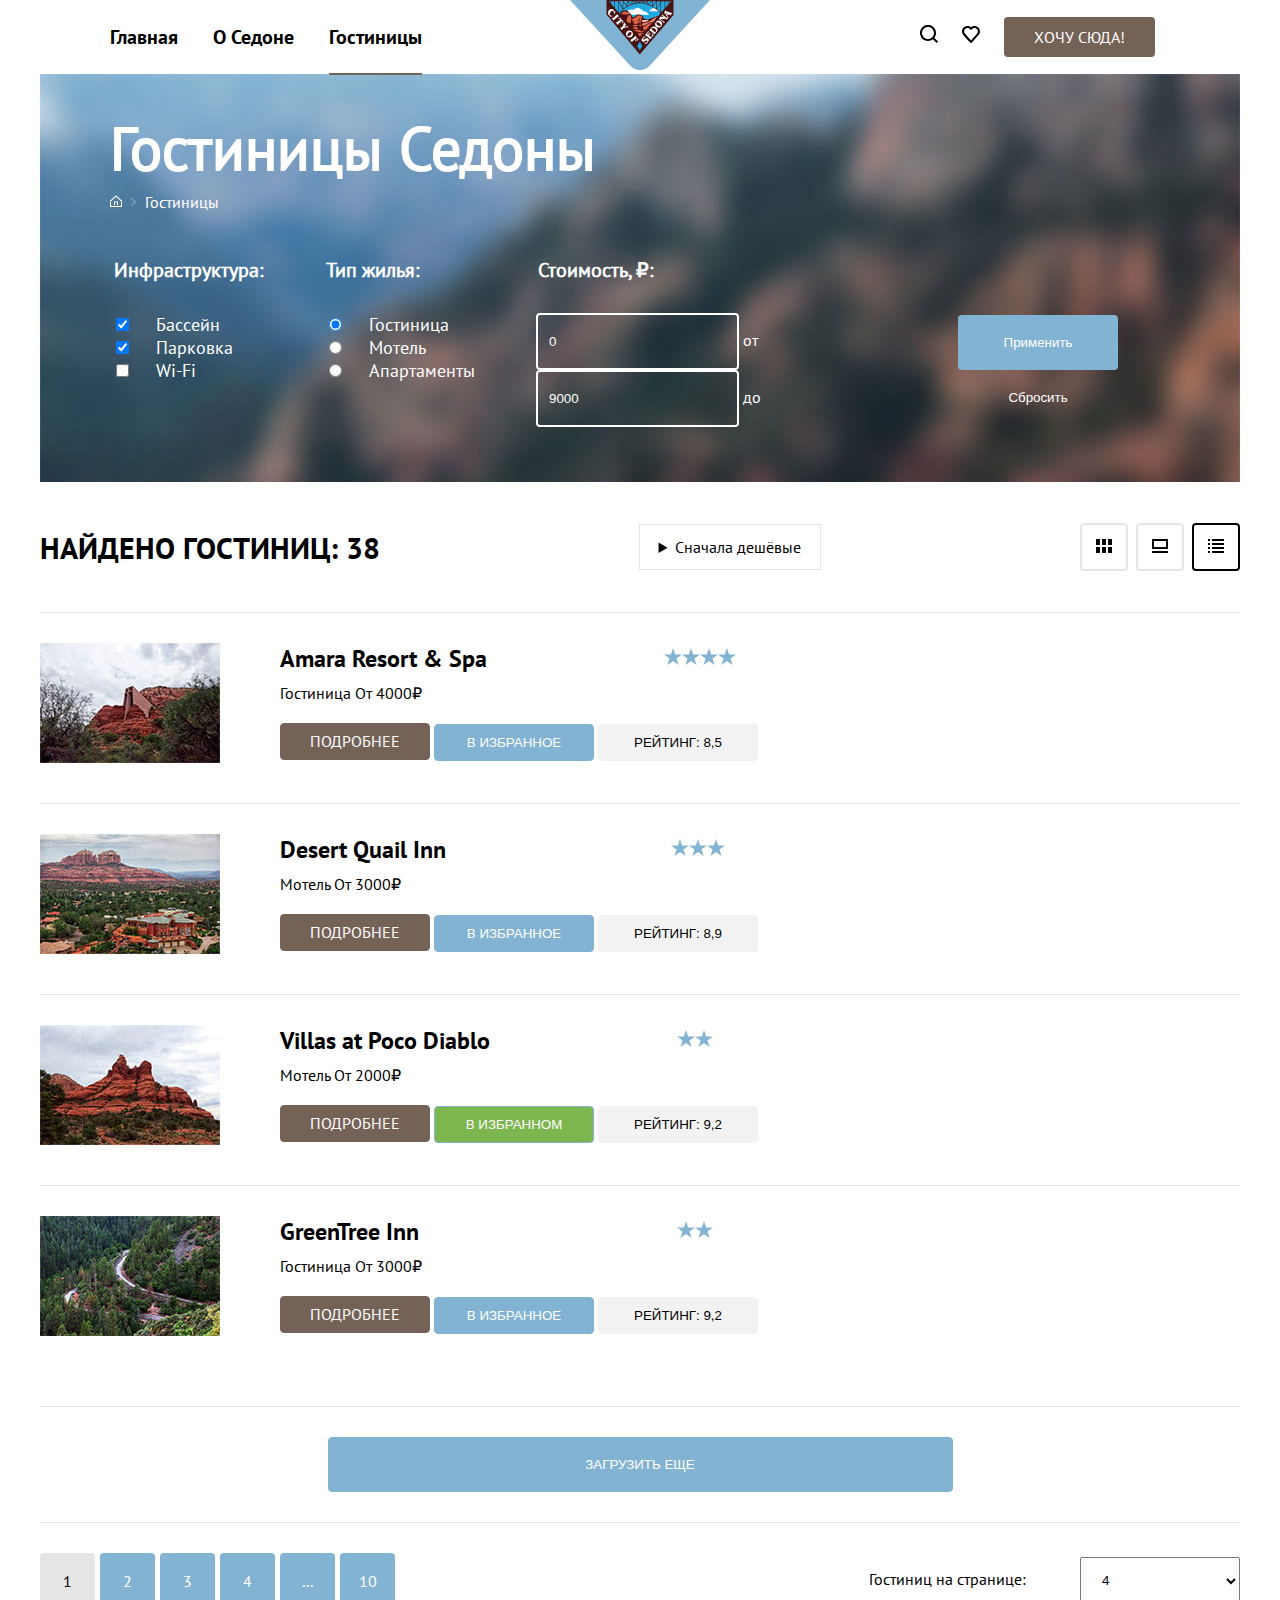
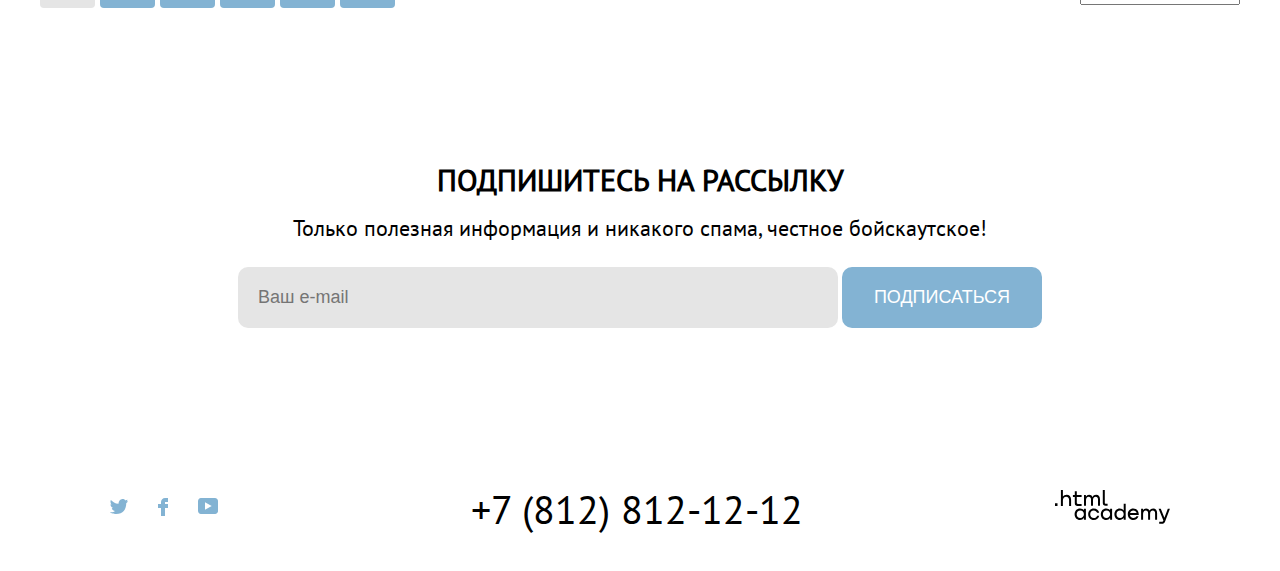
==== commit ca3ccd5c: "Внутренняя страница" ====
--- a/catalog.html
+++ b/catalog.html
@@ -8,6 +8,7 @@
   <title>HTML Academy: Седона</title>
   <link rel="stylesheet" href="css/style.css">
 </head>
+
 <body>
   <header class="header">
     <h1 class="visually-hidden">Мы предоставляем апартаменты в городке Аризона</h1>
@@ -15,76 +16,107 @@
       <ul class="nav-list">
         <li class="nav__item"> <a href="index.html" class="nav__link">Главная</a></li>
         <li class="nav__item"><a href="#" class="nav__link">О Седоне</a></li>
-        <li class="nav__item"><a href="catalog.html" class="nav__link">Гостиницы</a></li>
+        <li class="nav__item"><a href="catalog.html" class="nav__link nav__link--active">Гостиницы</a></li>
       </ul>
     </nav>
-    <a href="index.html" class="logo__link"><img src="img/logo-sedona.svg" alt="Логотип Седоны." width="140" height="70"></a>
+    <a href="index.html" class="logo__link"><img src="img/logo-sedona.svg" alt="Логотип Седоны." width="140"
+        height="70"></a>
     <div class="header-button">
-    <a href="#" class="search__link"><img src="img/logo-search.svg" alt="Поиск по странице." width="18" height="18"></a>
-    <a href="#" class="select__link"><img src="img/logo-favorite.svg" alt="Ваши закладки." width="31" height="27"></a>
-    <a href="#" class="favorite__link button">Хочу сюда!</a>
-  </div>
+      <a href="#" class="search__link"><img src="img/logo-search.svg" alt="Поиск по странице." width="18"
+          height="18"></a>
+      <a href="#" class="select__link"><img src="img/logo-favorite.svg" alt="Ваши закладки." width="18" height="17"></a>
+      <a href="#" class="favorite__link button">Хочу сюда!</a>
+    </div>
   </header>
-  <main class="inner__page">
+  <main class="inner-page">
     <section class="hotels">
-      <h1 class="hotels__tilte">Гостиницы Седоны</h1>
-      <ul class="hotels-breadcrumb--list">
-        <li class="hotels__breadcrumb--item"><a href="index.html" class="hotels__breadcrumb--link">Главная страница</a></li>
+      <h1 class="hotels__title">Гостиницы Седоны</h1>
+      <ul class="hotels-breadcrumb-list">
         <li class="hotels__breadcrumb--item"><a class="hotels__breadcrumb--link active">Гостиницы</a></li>
       </ul>
-      <form class="hotels-form" action="" method="GET">
-        <fieldset class="hotels-form__infrastructure">
-          <legend>Инфраструктура:</legend>
-          <input id="pool-field" type="checkbox" checked>
-          <label for="pool-field">Бассейн</label>
-          <input id="parking-field" type="checkbox" checked>
-          <label for="parking-field">Парковка</label>
-          <input id="wifi-field" type="checkbox">
-          <label for="wifi-field">Wi-Fi</label>
+      <form class="hotels-form" action="https://echo.htmlacademy.ru" method="GET">
+        <fieldset class="hotels__infrastructure hotels-form--fieldset">
+          <legend class="hotels-form--legend">Инфраструктура:</legend>
+          <ul class="infrastructure-list hotels-list">
+            <li class="infrastructure__item hotels-item">
+              <input id="pool-field" type="checkbox" checked>
+              <label for="pool-field">Бассейн</label>
+            </li>
+            <li class="infrastructure__item hotels-item">
+              <input id="parking-field" type="checkbox" checked>
+              <label for="parking-field">Парковка</label>
+            </li>
+            <li class="infrastructure__item hotels-item">
+              <input id="wifi-field" type="checkbox">
+              <label for="wifi-field">Wi-Fi</label>
+            </li>
+          </ul>
         </fieldset>
-        <fieldset class="hotels__type">
-          <legend>Тип жилья:</legend>
-          <input id="hotel-field" name="type-housing" type="radio" checked>
-          <label for="hotel-field">Гостиница</label>
-          <input id="motel-field" name="type-housing" type="radio">
-          <label for="motel-field">Мотель</label>
-          <input id="apartament-field" name="type-housing" type="radio">
-          <label for="apartament-field">Апартаменты</label>
+        <fieldset class="hotels__type hotels-form--fieldset">
+          <legend class="hotels-form--legend">Тип жилья:</legend>
+          <ul class="type-list hotels-list">
+            <li class="type__item hotels-item">
+              <input id="hotel-field" name="type-housing" type="radio" checked>
+              <label for="hotel-field">Гостиница</label>
+            </li>
+            <li class="type__item hotels-item">
+              <input id="motel-field" name="type-housing" type="radio">
+              <label for="motel-field">Мотель</label>
+            </li>
+            <li class="type__item hotels-item">
+              <input id="apartament-field" name="type-housing" type="radio">
+              <label for="apartament-field">Апартаменты</label>
+            </li>
+          </ul>
         </fieldset>
-        <fieldset class="hotels__price">
-          <legend>Стоимость, ₽:</legend>
+        <fieldset class="hotels__price hotels-form--fieldset">
+          <legend class="hotels-form--legend">Стоимость, ₽:</legend>
+          <input id="price-min-field" type="number" value="0">
           <label for="price-min-field">от</label>
-          <input id="price-min-field" type="number" value="0">
           <input id="price-max-field" type="number" value="9000">
           <label for="price-max-field">до</label>
+          <div class="bar">
+            <div class="toogle__min"></div>
+            <div class="toogle__max"></div>
+          </div>
         </fieldset>
-        <div class="bar">
-          <div class="toogle__min"></div>
-          <div class="toogle__max"></div>
+        <div class="hotels-button-wrapper">
+          <input class="hotels-form__submit" type="submit" value="Применить">
+          <input class="hotels-form__reset" type="reset" value="Сбросить">
         </div>
-        <input type="submit" value="Применить">
-        <input type="reset" value="Сбросить">
       </form>
     </section>
     <section class="sort">
       <h2 class="sort__title">Найдено гостиниц: 38</h2>
-        <details class="sort__details">
-          <summary>Сначала дешёвые</summary>
-            <ul class="details-list">
-              <li class="details__item"><a href="#" class="details__link">Сначала дорогие</a></li>
-              <li class="details__item"><a href="#" class="details__link">Популярный</a></li>
-            </ul>
-        </details>
-      <button class="view-button view__button--grid" type="button"><img src="img/sort-grid.svg" alt="кнопка сортировки по карточкам"></button>
-      <button class="view-button view__button--item" type="button"><img src="img/sort-item.svg" alt="кнопка сортировки по элементам"></button>
-      <button class="view-button view__button--list" type="button"><img src="img/sort-list.svg" alt="кнопка сортировки по списку"></button>
+      <details class="sort__details">
+        <summary>Сначала дешёвые</summary>
+        <ul class="details-list">
+          <li class="details__item"><a href="#" class="details__link">Сначала дорогие</a></li>
+          <li class="details__item"><a href="#" class="details__link">Популярный</a></li>
+        </ul>
+      </details>
+      <ul class="sort-button-list">
+        <li class="sort-button__item">
+          <button class="view-button view__button--grid" type="button"><img src="img/sort-grid.svg"
+              alt="кнопка сортировки по карточкам"></button>
+        </li>
+        <li class="sort-button__item">
+          <button class="view-button view__button--item" type="button"><img src="img/sort-item.svg"
+              alt="кнопка сортировки по элементам"></button>
+        </li>
+        <li class="sort-button__item">
+          <button class="view-button view__button--list view__button--active" type="button"><img src="img/sort-list.svg"
+              alt="кнопка сортировки по списку"></button>
+        </li>
+      </ul>
     </section>
     <section class="result-search">
       <h2 class="result__search--title visually-hidden">Результат поиска.</h2>
       <ul class="result-list">
         <li class="result__item">
-          <a href="#" class="result__link">
-            <img src="img/hotel-Amara-Resort.jpg" alt="Красивый вид с горы из гостиницы Amara Resort & Spa." width="180" height="120">
+          <img src="img/hotel-Amara-Resort.jpg" alt="Красивый вид с горы из гостиницы Amara Resort & Spa." width="180"
+            height="120">
+          <a href="#" class="result__link--title">
             <h4 class="result__item--title">Amara Resort & Spa</h4>
           </a>
           <p class="result__item__text--wrapper">
@@ -93,14 +125,14 @@
           </p>
           <div class="result-button-wrapper">
             <a href="#" class="button result__more--button">Подробнее</a>
-            <button type="button" class="button result__favorite--button">Избранное</button>
+            <button type="button" class="button result__favorite--button">В Избранное</button>
+            <span class="four-star"></span>
             <button type="button" class="button result__raiting--button">Рейтинг: 8,5</button>
           </div>
         </li>
         <li class="result__item">
-          <a href="#" class="result__link--img">
-            <img src="img/hotel-Desert-Quail-Inn.jpg" alt="Одна из красивых мест в Седоне вид на каньон из мотеля Desert Quail Inn." width="180" height="120">
-          </a>
+          <img src="img/hotel-Desert-Quail-Inn.jpg"
+            alt="Одна из красивых мест в Седоне вид на каньон из мотеля Desert Quail Inn." width="180" height="120">
           <a href="#" class="result__link--title">
             <h4 class="result__item--title">Desert Quail Inn</h4>
           </a>
@@ -110,14 +142,15 @@
           </p>
           <div class="result-button-wrapper">
             <a href="#" class="button result__more--button">Подробнее</a>
-            <button type="button" class="button result__favorite--button">Избранное</button>
+            <button type="button" class="button result__favorite--button">В Избранное</button>
+            <span class="three-star"></span>
             <button type="button" class="button result__raiting--button">Рейтинг: 8,9</button>
           </div>
         </li>
-        <li class="result__item">
-          <a href="#" class="result__link--img">
-            <img src="img/hotel-Villas-at-Poco.jpg" alt="У нас самый демократичный цены на вилы в Седоне вид на гору Villas at Poco Diablo." width="180" height="120">
-          </a>
+        <li class="result__item ">
+          <img src="img/hotel-Villas-at-Poco.jpg"
+            alt="У нас самый демократичный цены на вилы в Седоне вид на гору Villas at Poco Diablo." width="180"
+            height="120">
           <a href="#" class="result__link--title">
             <h4 class="result__item--title">Villas at Poco Diablo</h4>
           </a>
@@ -128,13 +161,14 @@
           <div class="result-button-wrapper">
             <a href="#" class="button result__more--button">Подробнее</a>
             <button type="button" class="button result__favorite--button favorite__button--active">В избранном</button>
+            <span class="two-star"></span>
             <button type="button" class="button result__raiting--button">Рейтинг: 9,2</button>
           </div>
         </li>
         <li class="result__item">
-          <a href="" class="result__link--img">
-            <img src="img/hotel-GreenTree-Inn.jpg"alt="Вы у нас почувствуете контраст природы и пустыни да это возможно только у нас в гостиницы GreenTree Inn." width="180" height="120">
-          </a>
+          <img src="img/hotel-GreenTree-Inn.jpg"
+            alt="Вы у нас почувствуете контраст природы и пустыни да это возможно только у нас в гостиницы GreenTree Inn."
+            width="180" height="120">
           <a href="#" class="result__link--title">
             <h4 class="result__item--title">GreenTree Inn</h4>
           </a>
@@ -143,25 +177,28 @@
             <span class="result__item--text">От 3000₽</span>
           </p>
           <div class="result-button-wrapper">
-            <a href="#" class="button find-more-button">Подробнее</a>
-            <button type="button" class="button find-favorite-button favorite-button-active">Избранное</button>
-            <button type="button" class="button raiting-button">Рейтинг: 9,2</button>
-          </div>
-        </li>
-      </ul>
-      <button type="button" class="load-more-button">Загрузить еще</button>
+            <a href="#" class="button result__more--button">Подробнее</a>
+            <button type="button" class="button result__favorite--button">В Избранное</button>
+            <span class="two-star"></span>
+            <button type="button" class="button result__raiting--button">Рейтинг: 9,2</button>
+          </div>
+        </li>
+      </ul>
+      <div class="load-button-wrapper">
+        <button type="button" class="button load-button">Загрузить еще</button>
+      </div>
     </section>
     <section class="page">
       <h2 class="page-title visually-hidden">Список страниц.</h2>
       <ol class="page-list">
-        <li class="page__item"><a class="page-link page__link--active">1</a></li>
-        <li class="page__item"><a href="#" class="page__link">2</a></li>
-        <li class="page__item"><a href="#" class="page__link">3</a></li>
-        <li class="page__item"><a href="#" class="page__link">4</a></li>
-        <li class="page__item"><a href="#" class="page__link">...</a></li>
-        <li class="page__item"><a href="#" class="page__link">10</a></li>
+        <li class="page__item"><a class="button page__link page__link--active">1</a></li>
+        <li class="page__item"><a href="#" class="button page__link">2</a></li>
+        <li class="page__item"><a href="#" class="button page__link">3</a></li>
+        <li class="page__item"><a href="#" class="button page__link">4</a></li>
+        <li class="page__item"><a href="#" class="button page__link">...</a></li>
+        <li class="page__item"><a href="#" class="button page__link">10</a></li>
       </ol>
-      <form class="hotels-page-form" action="" method="GET">
+      <form class="hotels-page-form" action="https://echo.htmlacademy.ru" method="GET">
         <label class="hotels-page-form__label" for="hotel-on-page-field">Гостиниц на странице:</label>
         <select class="hotels-page-form__select" name="hotels-on-page" id="hotel-on-page-field">
           <option value="1">3</option>
@@ -173,19 +210,19 @@
         </select>
       </form>
     </section>
+    <section class="distribution distribution-inner">
+      <h2 class="distribution__title">Подпишитесь на рассылку</h2>
+      <p class="distribution__text">Только полезная информация и никакого спама, честное бойскаутское!</p>
+      <form class="distribution-form" action="https://echo.htmlacademy.ru" method="POST">
+        <input class="distribution-form__email distribution-form__email--inner" id="distribution__field" type="email" placeholder="Ваш e-mail" required>
+        <input class="distribution-form__submit" type="submit" value="Подписаться">
+      </form>
+    </section>
   </main>
   <footer>
-    <section class="distribution">
-      <h2 class="distribution__title">Подпишитесь на рассылку</h2>
-      <p class="distribution__text">Только полезная информация и никакого спама, честное бойскаутское!</p>
-      <form action="" method="POST">
-        <input id="distribution__field" type="email" placeholder="Ваш e-mail" required>
-        <input type="submit" value="Подписаться">
-      </form>
-    </section>
     <section class="contacts">
       <h2 class="contacts__title visually-hidden">Наши контакты</h2>
-      <ul class="social__list">
+      <ul class="social-list">
         <li class="social__item">
           <a href="https://twitter.com/htmlacademy_ru" class="social__link">
             <img src="img/social-twitter.svg" alt="Твитер." width="18" height="15">
@@ -209,4 +246,5 @@
     </section>
   </footer>
 </body>
+
 </html>
--- a/css/style.css
+++ b/css/style.css
@@ -29,11 +29,16 @@
 }
 
 .button {
+  text-transform: uppercase;
   display: inline-block;
   padding: 3px 7px;
   text-decoration: none;
   color: #fff;
-}
+  border-radius: 4px;
+  box-sizing: border-box;
+  cursor: pointer;
+}
+
 .header {
   min-height: 65px;
   display: flex;
@@ -41,6 +46,7 @@
   flex-wrap: wrap;
   padding: 0 70px;
 }
+
 .nav {
   font-family: "PT Sans Bold", "Arial", serif;
   font-size: 20px;
@@ -55,9 +61,11 @@
   display: flex;
   flex: wrap;
 }
+
 .nav__item:not(:last-child) {
   margin-right: 35px;
 }
+
 .nav__link {
   color: #000;
   text-decoration: none;
@@ -71,12 +79,15 @@
 .logo__link {
   margin-right: 210px;
 }
+
 .search__link {
   margin-right: 20px;
 }
+
 .select__link {
   margin-right: 20px;
 }
+
 .favorite__link {
   text-transform: uppercase;
   font-size: 16px;
@@ -109,10 +120,12 @@
   margin: 0 auto;
   align-self: center;
 }
+
 .advantage__text {
   width: 720px;
   margin: 0 auto;
 }
+
 .advantage__text--big {
   text-align: center;
   text-transform: uppercase;
@@ -121,16 +134,23 @@
   font-weight: 700;
   margin-bottom: 23px;
 }
+
 .advantage__text--small {
   font-size: 22px;
   color: #333;
   margin-bottom: 80px;
 }
+
 .description {
+  margin-bottom: 90px;
+}
+
+.description-wrapper {
   display: flex;
   flex-wrap: wrap;
 }
-.description-wrapper {
+
+.description-text-wrapper {
   width: 400px;
   /* padding: 111px 0; */
   display: flex;
@@ -140,6 +160,7 @@
   color: #fff;
   background-color: #83B3D3;
 }
+
 .description__title {
   padding-top: 100px;
   margin: 0px;
@@ -149,10 +170,12 @@
   text-align: center;
   text-transform: uppercase;
 }
-.description__title + b {
+
+.description__title+b {
   margin-bottom: 25px;
   font-size: 18px;
 }
+
 .description__text {
   width: 220px;
   font-size: 18px;
@@ -160,26 +183,47 @@
   margin: 0px;
   margin-bottom: 78px;
 }
+
 .description-list {
   padding: 0px;
   margin: 0px;
   list-style: none;
   display: flex;
   flex-wrap: wrap;
-  margin-bottom: 90px;
-}
+}
+
 .description__item {
   width: 400px;
   min-height: 384px;
   display: flex;
-  align-items:center;
+  align-items: center;
   flex-direction: column;
   justify-content: center;
 }
+
 .description__item--house,
 .description__item--present {
   background: rgba(131, 179, 211, .12);
 }
+
+.description__item--house {
+  background-image: url(../img/description-house-logo.svg);
+  background-repeat: no-repeat;
+  background-position: 50% 20%;
+}
+
+.description__item--food {
+  background-image: url(../img/description-burger-logo.svg);
+  background-repeat: no-repeat;
+  background-position: 50% 20%;
+}
+
+.description__item--present {
+  background-image: url(../img/description-present-logo.svg);
+  background-repeat: no-repeat;
+  background-position: 50% 20%;
+}
+
 .description__item--title {
   font-size: 24px;
   width: 135px;
@@ -191,26 +235,32 @@
   text-transform: uppercase;
   text-align: center;
 }
+
 .description__item--text {
   color: #333;
   margin: 0px;
   width: 250px;
   text-align: center;
 }
-.description__item--title + b {
+
+.description__item--title+b {
   margin-bottom: 25px;
 }
+
 .description__item--number:nth-child(2n) {
   background: rgba(131, 179, 211, .2);
 }
+
 .description__item--number:first-child,
 .description__item--number:last-child {
   background: rgba(131, 179, 211, .12);
 }
+
 .interested {
   text-align: center;
   margin-bottom: 90px;
 }
+
 .interested__title {
   margin: 0;
   font-size: 30px;
@@ -221,19 +271,24 @@
   margin: 0 auto;
   margin-bottom: 15px;
 }
+
 .interested__text {
+  font-size: 22px;
   margin: 0 auto;
   margin-bottom: 73px;
   width: 720px;
 }
+
 .interested__search__button {
   width: 575px;
   text-transform: uppercase;
   font-size: 20px;
   background: #756257;
+  border: #756257;
   padding: 15px 125px;
   border-radius: 10px;
 }
+
 .distribution {
   width: 1200px;
   min-height: 411px;
@@ -245,15 +300,393 @@
   text-align: center;
   color: #fff;
 }
+
 .distribution__title {
+  font-size: 30px;
   width: 720px;
   text-transform: uppercase;
   font-size: 30px;
   margin: 0 auto;
   margin-bottom: 15px;
 }
+
 .distribution__text {
+  font-size: 22px;
   width: 720px;
   margin: 0px;
   margin-bottom: 25px;
 }
+.distribution-form__email {
+  border: #fff;
+  border-radius: 10px;
+  font-size: 18px;
+  box-sizing: border-box;
+  padding: 20px;
+  margin: 0px;
+  width: 600px;
+  min-height: 60px;
+}
+.distribution-form__submit {
+  background-color: #83B3D3;
+  border-radius: 10px;
+  font-size: 18px;
+  box-sizing: border-box;
+  width: 200px;
+  padding: 0px;
+  margin: 0px;
+  min-height: 61px;
+  text-transform: uppercase;
+  color: #fff;
+  border: none;
+}
+.contacts {
+  min-height: 120px;
+  padding: 0 70px;
+  display: flex;
+  justify-content: space-between;
+  align-items: center;
+}
+.social-list {
+  display: flex;
+  padding: 0px;
+  margin: 0px;
+  list-style: none;
+}
+.social__item:not(:last-child) {
+  margin-right: 30px;
+}
+.contacts__tel {
+  font-weight: 400;
+  font-size: 40px;
+  color: #000;
+  text-decoration: none;
+}
+
+
+/* inner-page */
+.hotels {
+  width: 1200px;
+  min-height: 408px;
+  background: url(../img/catalog-sort-background.jpg);
+  background-repeat: no-repeat;
+  color: #fff;
+  padding: 35px 70px;
+  box-sizing: border-box;
+}
+.hotels__title {
+  font-size: 60px;
+  margin: 0px;
+  margin-bottom: 5px;
+}
+.hotels-breadcrumb-list {
+  list-style: none;
+  padding: 0px;
+  margin: 0px;
+  margin-bottom: 45px;
+  display: flex;
+  align-items: center;
+}
+.hotels__breadcrumb--item:first-child {
+  position: relative;
+  padding-left: 35px;
+}
+.hotels__breadcrumb--item:first-child:before {
+  content: "";
+  position: absolute;
+  top: 3px;
+  left: 0px;
+  width: 12px;
+  height: 12px;
+  background-image: url(../img/home-breadcrumb.svg);
+  background-repeat: no-repeat;
+}
+.hotels__breadcrumb--item:first-child:after {
+  content: "";
+  position: absolute;
+  top: 6px;
+  left: 21px;
+  width: 5px;
+  height: 8px;
+  background-image: url(../img/arrow-breadcrumb.svg);
+}
+.hotels-form {
+  display: grid;
+  grid-template-columns: 1fr 1fr 2fr 1fr;
+  min-height: 150px;
+}
+.hotels-form--fieldset {
+  border: none;
+  padding: 0;
+}
+.hotels-form--legend {
+  font-size: 20px;
+  font-weight: 700;
+  margin-bottom: 30px;
+}
+.hotels__infrastructure {
+  column-gap: 65px;
+}
+.hotels-list {
+  list-style: none;
+  margin: 0px;
+  padding: 0px;
+}
+.hotels-item  label{
+  font-size: 18px;
+  padding-left: 20px;
+}
+.hotels-form--fieldset  input{
+  color: #fff;
+  border: 2px #fff solid;
+  padding: 19px 11px ;
+  background: transparent;
+  border-radius: 4px;
+}
+.hotels-button-wrapper {
+  display: flex;
+  flex-direction: column;
+  align-self: center;
+  width: 160px;
+  padding-top: 55px;
+}
+.hotels-form__submit {
+  border-radius: 4px;
+  border: none;
+  background: #83B3D3;
+  color: #fff;
+  padding: 20px 20px;
+  width: 160px;
+  min-height: 48px;
+}
+.hotels-form__reset {
+  border: none;
+  border-radius: 4px;
+  background: transparent;
+  color: #fff;
+  padding: 20px 20px;
+  width: 160px;
+  min-height: 48px;
+}
+.sort {
+  display: flex;
+  justify-content: space-between;
+  align-items: center;
+  min-height: 130px;
+}
+.sort__title {
+  margin: 0px;
+  font-size: 30px;
+  font-family: "PT Sans Bold", "Arial", serif;
+  font-weight: 700;
+  text-transform: uppercase;
+}
+.sort__details [open]{
+  min-height: 200px;
+}
+.sort__details summary {
+  border:1px solid #e5e5e5;
+  padding: 12px 19px;
+}
+.details-list {
+  position: absolute;
+  margin: 0px;
+  margin-left: 40px;
+  padding: 0px;
+  list-style: none;
+}
+.details-list a {
+  color: #000;
+  text-decoration: none;
+}
+.sort-button-list {
+  width: 160px;
+  list-style: none;
+  padding: 0px;
+  margin: 0px;
+  display: flex;
+  justify-content: space-between;
+}
+
+.view-button {
+  width: 48px;
+  height: 48px;
+  background: transparent;
+  border: 2px solid #e5e5e5;
+  border-radius: 4px;
+}
+
+.view__button--active {
+  border-color: #000;
+}
+.result-list {
+  padding: 0;
+  margin: 0;
+}
+.result__item {
+  list-style: none;
+  display: grid;
+  grid-template-columns: 1fr 1fr 1fr 2fr;
+  grid-template-rows: repeat(4, 40px);
+  border-top: 1px solid #e5e5e5 ;
+  padding-top: 30px;
+  position: relative;
+}
+.result__item img {
+  grid-row: 1/-1;
+}
+.result__link--title {
+  grid-row: 1/2;
+  text-decoration: none;
+}
+.result__item--title {
+  margin: 0px;
+  color: #000;
+  font-family: "PT Sans Bold", "Arial", sans-serif;
+  font-size: 24px;
+  font-weight: 700;
+  grid-row: 2/3;
+}
+.result__item__text--wrapper {
+  grid-row: 2/3;
+  margin: 0px;
+}
+.result-button-wrapper {
+  grid-row: 3/3;
+  grid-column: 2/5;
+}
+.result__more--button {
+  text-align: center;
+  width: 150px;
+  min-height: 37px;
+  padding: 7px 20px;
+  border:1px solid  #756257;
+  background: #756257;
+}
+.result__favorite--button {
+  text-align: center;
+  width: 160px;
+  min-height: 37px;
+  border:1px solid  #83B3D3;
+  padding: 10px 20px;
+  background: #83B3D3;
+}
+.favorite__button--active {
+  background: #7DB54F;
+}
+.result__raiting--button {
+  width: 160px;
+  min-height: 37px;
+  background: #F2F2F2;
+  border: 1px solid #F2F2F2;
+  color: #000;
+}
+.result__item:last-child {
+  padding-bottom: 30px;
+  border-bottom: 1px solid #e5e5e5;
+}
+.one-star {
+  position: absolute;
+  content: "";
+  background-image: url(../img/star-raiting.svg);
+  width: 18px;
+  height: 17px;
+  background-repeat: no-repeat;
+  top: 35px;
+  right: 45%;
+}
+.two-star {
+  position: absolute;
+  content: "";
+  background-image: url(../img/star-raiting.svg);
+  width: 35px;
+  height: 17px;
+  background-repeat: repeat-x;
+  top: 35px;
+  right: 44%;
+}
+.three-star {
+  position: absolute;
+  content: "";
+  background-image: url(../img/star-raiting.svg);
+  width: 53px;
+  height: 17px;
+  background-repeat: repeat-x;
+  top: 35px;
+  right: 43%;
+}
+.four-star {
+  position: absolute;
+  content: "";
+  background-image: url(../img/star-raiting.svg);
+  width: 72px;
+  height: 17px;
+  background-repeat: repeat-x;
+  top: 35px;
+  right: 42%;
+}
+.five-star {
+  position: absolute;
+  content: "";
+  background-image: url(../img/star-raiting.svg);
+  width: 89px;
+  height: 17px;
+  background-repeat: repeat-x;
+  top: 35px;
+  right: 41%;
+}
+.load-button-wrapper {
+  padding: 30px 0;
+  margin: 0;
+  border-bottom: 1px solid #e5e5e5;
+  display: flex;
+  justify-content: center;
+  align-self: center;
+}
+.load-button {
+  width: 625px;
+  min-height: 55px;
+  background-color: #83B3D3;
+  border: 1px solid #83B3D3;
+}
+.page {
+  display: flex;
+  align-items: center;
+  justify-content: space-between;
+}
+.page-list {
+  padding: 30px 0;
+  margin: 0;
+  list-style: none;
+  display: flex;
+}
+.page__item:not(:last-child) {
+  margin-right: 5px;
+}
+.page__link {
+  width: 55px;
+  min-height: 55px;
+  background: #83B3D3;
+  display: flex;
+  justify-content: center;
+  align-items: center;
+}
+.page__link--active {
+  background: #e5e5e5;
+  color: #000;
+}
+.hotels-page-form__label {
+  margin-right: 50px;
+}
+.hotels-page-form__select {
+  padding: 13px 17px;
+  width: 160px;
+  min-height: 48px;
+}
+.distribution-inner {
+  background-image: none;
+  color: #000;
+}
+.distribution-form__email--inner {
+  background-color: #e5e5e5;
+  border: #e5e5e5;
+}
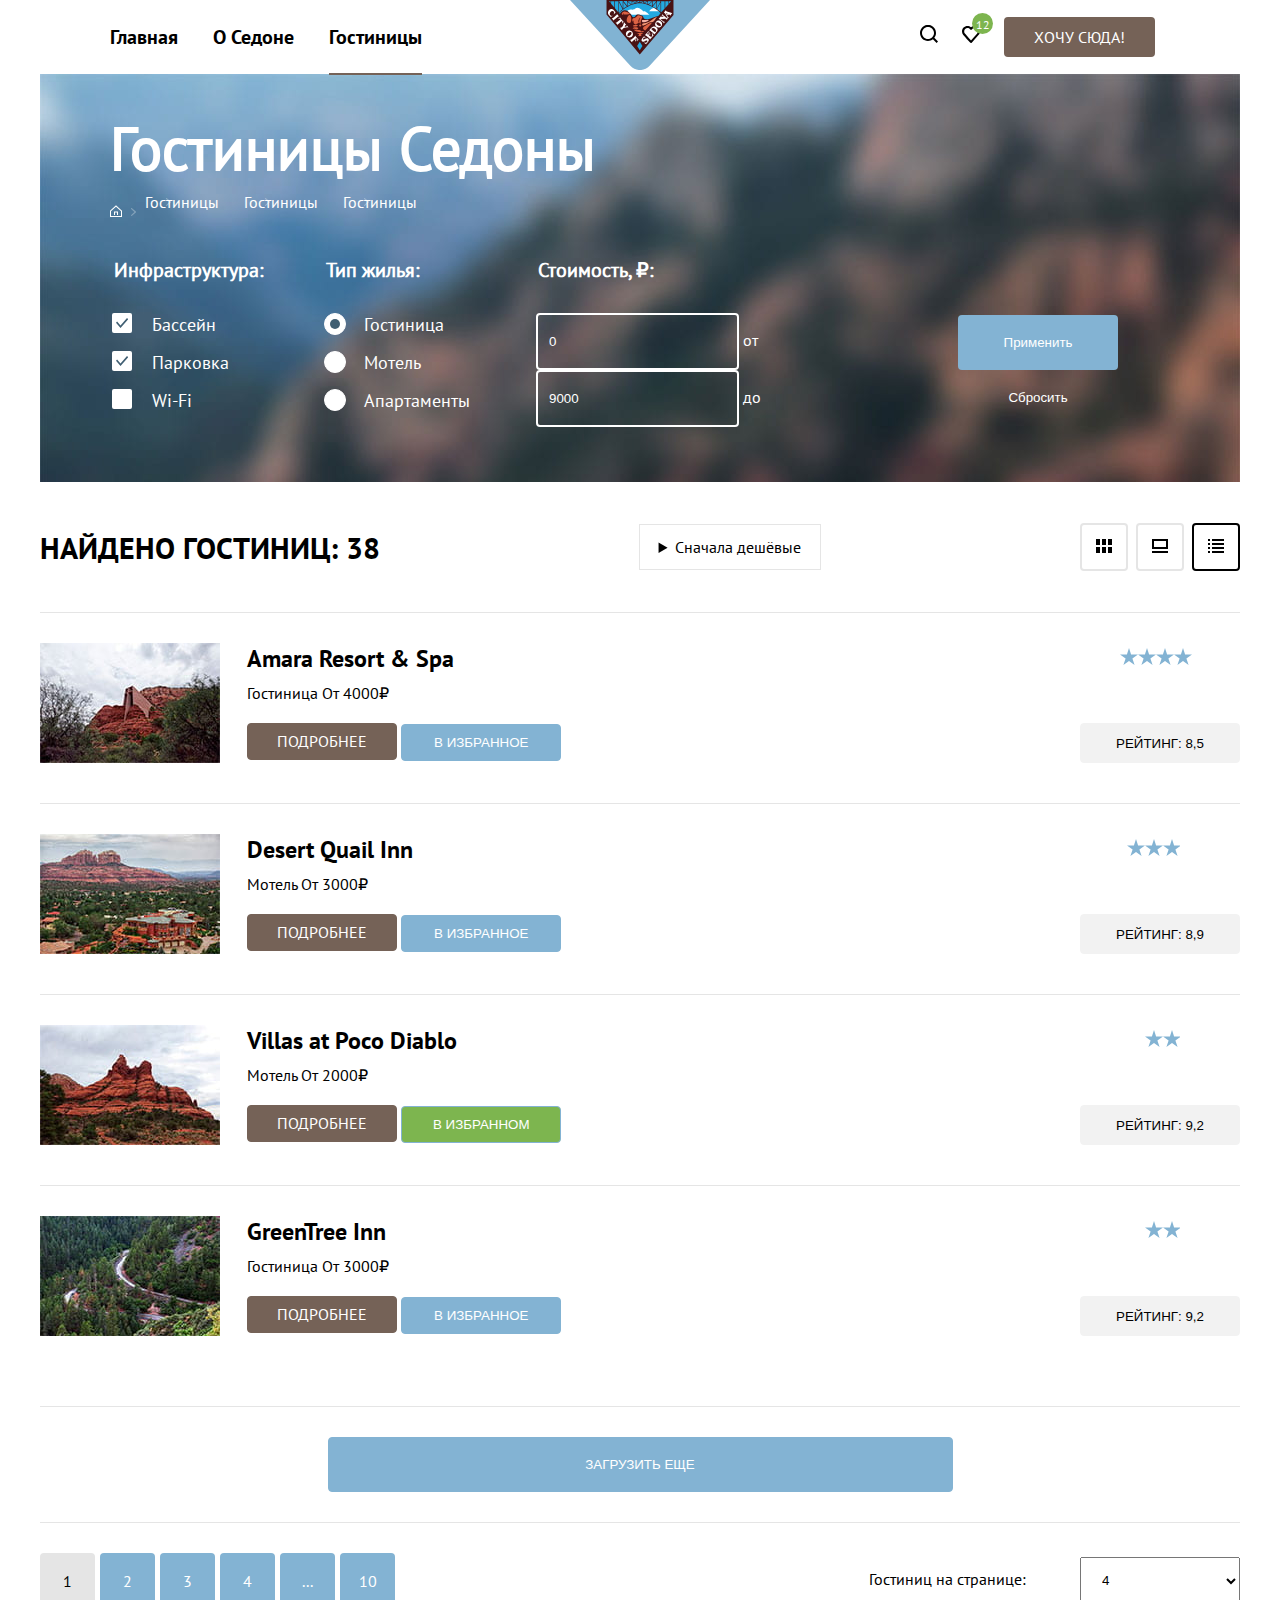
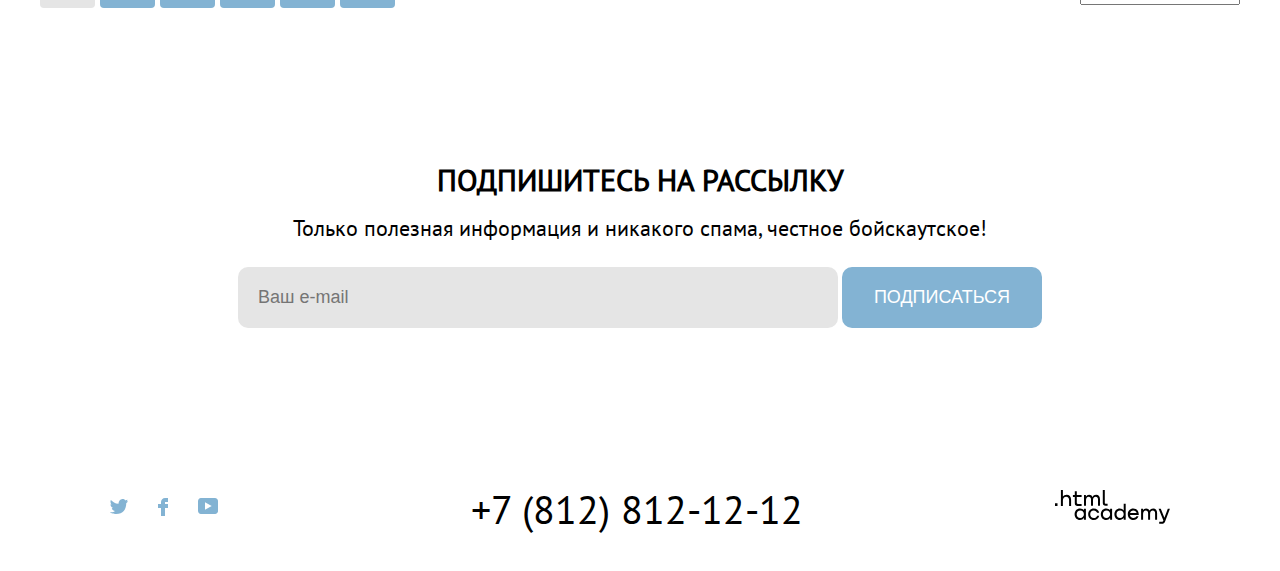
==== commit 5114c051: "переполнение nav__item" ====
--- a/catalog.html
+++ b/catalog.html
@@ -29,48 +29,52 @@
     </div>
   </header>
   <main class="inner-page">
-    <section class="hotels">
-      <h1 class="hotels__title">Гостиницы Седоны</h1>
-      <ul class="hotels-breadcrumb-list">
-        <li class="hotels__breadcrumb--item"><a class="hotels__breadcrumb--link active">Гостиницы</a></li>
-      </ul>
-      <form class="hotels-form" action="https://echo.htmlacademy.ru" method="GET">
-        <fieldset class="hotels__infrastructure hotels-form--fieldset">
-          <legend class="hotels-form--legend">Инфраструктура:</legend>
-          <ul class="infrastructure-list hotels-list">
-            <li class="infrastructure__item hotels-item">
+    <section class="filter">
+      <h1 class="filter__title">Гостиницы Седоны</h1>
+      <ul class="filter-breadcrumb-list">
+        <li class="filter__breadcrumb--item filter-breadcrumb--home"><a href="index.html" class="filter__breadcrumb--link"></a></li>
+        <li class="filter__breadcrumb--item"><a class="filter__breadcrumb--link active">Гостиницы</a></li>
+        <li class="filter__breadcrumb--item"><a class="filter__breadcrumb--link active">Гостиницы</a></li>
+        <li class="filter__breadcrumb--item"><a class="filter__breadcrumb--link active">Гостиницы</a></li>
+
+      </ul>
+      <form class="filter-form" action="https://echo.htmlacademy.ru" method="GET">
+        <fieldset class="filter__infrastructure filter-form--fieldset">
+          <legend class="filter-form--legend">Инфраструктура:</legend>
+          <ul class="infrastructure-list filter-list">
+            <li class="infrastructure__item filter-item">
               <input id="pool-field" type="checkbox" checked>
               <label for="pool-field">Бассейн</label>
             </li>
-            <li class="infrastructure__item hotels-item">
+            <li class="infrastructure__item filter-item">
               <input id="parking-field" type="checkbox" checked>
               <label for="parking-field">Парковка</label>
             </li>
-            <li class="infrastructure__item hotels-item">
+            <li class="infrastructure__item filter-item">
               <input id="wifi-field" type="checkbox">
               <label for="wifi-field">Wi-Fi</label>
             </li>
           </ul>
         </fieldset>
-        <fieldset class="hotels__type hotels-form--fieldset">
-          <legend class="hotels-form--legend">Тип жилья:</legend>
-          <ul class="type-list hotels-list">
-            <li class="type__item hotels-item">
+        <fieldset class="filter__type filter-form--fieldset">
+          <legend class="filter-form--legend">Тип жилья:</legend>
+          <ul class="type-list filter-list">
+            <li class="type__item filter-item">
               <input id="hotel-field" name="type-housing" type="radio" checked>
               <label for="hotel-field">Гостиница</label>
             </li>
-            <li class="type__item hotels-item">
+            <li class="type__item filter-item">
               <input id="motel-field" name="type-housing" type="radio">
               <label for="motel-field">Мотель</label>
             </li>
-            <li class="type__item hotels-item">
+            <li class="type__item filter-item">
               <input id="apartament-field" name="type-housing" type="radio">
               <label for="apartament-field">Апартаменты</label>
             </li>
           </ul>
         </fieldset>
-        <fieldset class="hotels__price hotels-form--fieldset">
-          <legend class="hotels-form--legend">Стоимость, ₽:</legend>
+        <fieldset class="filter__price filter-form--fieldset">
+          <legend class="filter-form--legend">Стоимость, ₽:</legend>
           <input id="price-min-field" type="number" value="0">
           <label for="price-min-field">от</label>
           <input id="price-max-field" type="number" value="9000">
@@ -80,9 +84,9 @@
             <div class="toogle__max"></div>
           </div>
         </fieldset>
-        <div class="hotels-button-wrapper">
-          <input class="hotels-form__submit" type="submit" value="Применить">
-          <input class="hotels-form__reset" type="reset" value="Сбросить">
+        <div class="filter-button-wrapper">
+          <input class="filter-form__submit" type="submit" value="Применить">
+          <input class="filter-form__reset" type="reset" value="Сбросить">
         </div>
       </form>
     </section>
@@ -97,15 +101,15 @@
       </details>
       <ul class="sort-button-list">
         <li class="sort-button__item">
-          <button class="view-button view__button--grid" type="button"><img src="img/sort-grid.svg"
+          <button class="sort__view-button sort__view-button--grid" type="button"><img src="img/sort-grid.svg"
               alt="кнопка сортировки по карточкам"></button>
         </li>
         <li class="sort-button__item">
-          <button class="view-button view__button--item" type="button"><img src="img/sort-item.svg"
+          <button class="sort__view-button sort__view-button--item" type="button"><img src="img/sort-item.svg"
               alt="кнопка сортировки по элементам"></button>
         </li>
         <li class="sort-button__item">
-          <button class="view-button view__button--list view__button--active" type="button"><img src="img/sort-list.svg"
+          <button class="sort__view-button sort__view-button--list sort__view-button--active" type="button"><img src="img/sort-list.svg"
               alt="кнопка сортировки по списку"></button>
         </li>
       </ul>
@@ -126,9 +130,9 @@
           <div class="result-button-wrapper">
             <a href="#" class="button result__more--button">Подробнее</a>
             <button type="button" class="button result__favorite--button">В Избранное</button>
-            <span class="four-star"></span>
-            <button type="button" class="button result__raiting--button">Рейтинг: 8,5</button>
-          </div>
+            <span class="result-four-star"></span>
+          </div>
+          <button type="button" class="button raiting-button">Рейтинг: 8,5</button>
         </li>
         <li class="result__item">
           <img src="img/hotel-Desert-Quail-Inn.jpg"
@@ -143,9 +147,9 @@
           <div class="result-button-wrapper">
             <a href="#" class="button result__more--button">Подробнее</a>
             <button type="button" class="button result__favorite--button">В Избранное</button>
-            <span class="three-star"></span>
-            <button type="button" class="button result__raiting--button">Рейтинг: 8,9</button>
-          </div>
+            <span class="result-three-star"></span>
+          </div>
+          <button type="button" class="button raiting-button">Рейтинг: 8,9</button>
         </li>
         <li class="result__item ">
           <img src="img/hotel-Villas-at-Poco.jpg"
@@ -161,9 +165,9 @@
           <div class="result-button-wrapper">
             <a href="#" class="button result__more--button">Подробнее</a>
             <button type="button" class="button result__favorite--button favorite__button--active">В избранном</button>
-            <span class="two-star"></span>
-            <button type="button" class="button result__raiting--button">Рейтинг: 9,2</button>
-          </div>
+            <span class="result-two-star"></span>
+          </div>
+          <button type="button" class="button raiting-button">Рейтинг: 9,2</button>
         </li>
         <li class="result__item">
           <img src="img/hotel-GreenTree-Inn.jpg"
@@ -179,9 +183,9 @@
           <div class="result-button-wrapper">
             <a href="#" class="button result__more--button">Подробнее</a>
             <button type="button" class="button result__favorite--button">В Избранное</button>
-            <span class="two-star"></span>
-            <button type="button" class="button result__raiting--button">Рейтинг: 9,2</button>
-          </div>
+            <span class="result-two-star"></span>
+          </div>
+          <button type="button" class="button raiting-button">Рейтинг: 9,2</button>
         </li>
       </ul>
       <div class="load-button-wrapper">
--- a/css/style.css
+++ b/css/style.css
@@ -52,9 +52,12 @@
   font-size: 20px;
   font-weight: 700;
   width: 460px;
+  display: flex;
+  flex-flow: row wrap;
 }
 
 .nav-list {
+  width: 455px;
   padding: 0px;
   margin: 0px;
   list-style: none;
@@ -62,8 +65,11 @@
   flex: wrap;
 }
 
-.nav__item:not(:last-child) {
+.nav__item {
   margin-right: 35px;
+}
+.nav__item:nth-child(4n) {
+  margin-right: 0px;
 }
 
 .nav__link {
@@ -87,15 +93,161 @@
 .select__link {
   margin-right: 20px;
 }
-
+.search__link:active + .popup-favorite {
+  display: block;
+}
+.header {
+  display: flex;
+  flex-flow: row wrap;
+  position: relative;
+}
+.select__link {
+  position: relative;
+  display: inline-block;
+}
+.select__link::after {
+  position: absolute;
+  content: "12";
+  background-color:#7DB54F;
+  border-radius: 50%;
+  top: -13px;
+  right: -13px;
+  color: #fff;
+  width: 17px;
+  height: 17px;
+  font-size: 12px;
+  padding-top: 4px;
+  padding-left: 4px;
+}
+.select__link:active + .popup-favorite {
+  display: block;
+}
+.popup-favorite {
+  /* display: none; */
+  border-top: 1px solid #e5e5e5;
+  display: flex;
+  width: 400px;
+  min-height: 232px;
+  background: #fff;
+  z-index: 1;
+  position: absolute;
+  content: "";
+  top: 75px;
+  right: 85px;
+  box-shadow: 0px 25px 50px 0px #00000026;
+  border-radius: 20px;
+  padding-top: 28px;
+  box-sizing: border-box;
+}
+.popup-favorite::before {
+  position: absolute;
+  content: "";
+  top: -10px;
+  right: 43.5%;
+  background-image: url(../img/triangle.svg);
+  width: 20px;
+  height: 9px;
+}
+.favorite-list {
+  width: 100%;
+  display: flex;
+  flex-direction: column;
+  list-style: none;
+  margin: 0;
+  padding: 0;
+  color: #000;
+}
+.favorite-item {
+  margin-bottom: 25px;
+  padding-left: 90px;
+  padding-right: 25px;
+  box-sizing: border-box;
+}
+.favorite-item:last-child {
+  border-bottom-left-radius: 20px;
+  border-bottom-right-radius: 20px;
+  margin-top: auto;
+  padding: 0;
+  text-align: center;
+  background-color:#756257;
+  min-height: 60px;
+  margin-bottom: 0px;
+}
+.favorite-item__title {
+  margin: 0px;
+  color: #000;
+  font-size: 18px;
+  font-family: "PT Sans Bold","Arial", serif;
+  font-weight: 700;
+}
+.favorite-item__text {
+  color: #333333;
+  font-size: 16px;
+  font-weight: 400;
+}
+.favorite-link {
+  display: flex;
+  align-self: center;
+  justify-content: center;
+  align-items: center;
+  min-height: 100%;
+  margin-top: auto;
+  color: #fff;
+  text-decoration: none;
+  text-transform: uppercase;
+  font-family: "PT Sans Bold", "Arial", serif;
+  font-weight: 700;
+}
+.desert-title {
+  position: relative;
+}
+.favorite-item__title::after {
+  position: absolute;
+  content: "";
+  top: 49%;
+  right: 0px;
+  background-image: url(../img/favorite-trash.svg);
+  width: 16px;
+  height: 16px;
+}
+.desert-title::before {
+  top: 0px;
+  left: -65px;
+  position: absolute;
+  content: "";
+  background-image: url(../img/desert-small.png);
+  width: 48px;
+  height: 48px;
+}
+
+.villas-title {
+  position: relative;
+}
+.villas-title::before {
+  top: 0px;
+  left: -65px;
+  position: absolute;
+  content: "";
+  background-image: url(../img/villas-small.png);
+  width: 48px;
+  height: 48px;
+}
+.favorite-item__link {
+  text-decoration: none;
+}
 .favorite__link {
   text-transform: uppercase;
   font-size: 16px;
   background-color: #756257;
   padding: 10px 30px;
   border-radius: 4px;
-}
-
+  position: relative;
+}
+
+.favorite-list {
+  padding: 0;
+  margin: 0;
+}
 .about {
   display: flex;
   background-image: url(../img/header-background.jpg);
@@ -105,16 +257,6 @@
   margin-bottom: 65px;
 }
 
-.about::after {
-  position: absolute;
-  content: "";
-  bottom: 0px;
-  left: 0px;
-  background-image: url(../img/header-background-arrow.png);
-  background-repeat: no-repeat;
-  width: 1200px;
-  height: 57px;
-}
 
 .about__title+img {
   margin: 0 auto;
@@ -288,7 +430,154 @@
   padding: 15px 125px;
   border-radius: 10px;
 }
-
+.popup-search:active body{
+  background: rgba(rgba(242, 242, 242, 0.8));
+}
+.popup-search {
+  position: fixed;
+  top: 395px;
+  left: 20%;
+  background-color: #fff;
+  border-radius: 30px;
+  width: 715px;
+  min-height: 560px;
+  display: none;
+  grid-template-columns: repeat(3, 1fr);
+  grid-template-rows: repeat(5, 55px);
+  box-sizing: border-box;
+  padding: 62px 60px;
+}
+.popup-search__title {
+  margin: 0;
+  width: 500px;
+  font-size: 30px;
+  font-family: "PT Sans Bold", "Arial", serif;
+  text-transform: uppercase;
+  grid-column: 1/3;
+}
+.popup-search__close {
+  margin-left: auto;
+  border: none;
+  width: 53px;
+  height: 53px;
+  border-radius: 50%;
+  position: relative;
+  cursor: pointer;
+}
+.popup-search__close::before {
+  position: absolute;
+  content: "";
+  width: 20px;
+  height: 1px;
+  background: #000;
+  top: 49%;
+  left: 32%;
+  transform: rotate(45deg);
+}
+.popup-search__close::after {
+  position: absolute;
+  content: "";
+  width: 20px;
+  height: 1px;
+  background: #000;
+  top: 49%;
+  right: 30%;
+  transform: rotate(-45deg);
+}
+.search-form {
+  grid-row: 2/-1;
+  grid-column: 1/-1;
+  padding-top: 30px;
+  display: flex;
+  flex-wrap: wrap;
+  font-family: "PT Sans Bold", "Arial", serif;
+  font-size: 18px;
+  line-height: 40px;
+  align-items: center;
+  position: relative;
+}
+.search-form__label {
+  width: 130px;
+  margin-bottom: 40px;
+  margin-right: auto;
+}
+.search-form__input {
+  font-size: 18px;
+  font-weight: 700;
+  color: #000;
+  box-sizing: border-box;
+  padding: 18px;
+  border:none;
+  border-radius: 4px;
+  background-color: #F2F2F2;
+  margin-bottom: 40px;
+  width: 420px;
+  min-height: 50px;
+  background: #F2F2F2;
+}
+.search-form__input--error {
+  font-family: "PT Sans", "Arial", serif;
+  font-weight: 400;
+  color: #FF5757;
+  position: absolute;
+  top: 90px;
+  right: 100px;
+  content: "";
+}
+.search-form__input--booking {
+  font-family: "PT Sans", "Arial", serif;
+  font-weight: 400;
+  position: absolute;
+  bottom: -12px;
+  right: 45px;
+  content: "";
+}
+.younger-label {
+  position: relative;
+  margin-left: 55px;
+  width: auto;
+}
+.younger-label::before {
+  position: absolute;
+  z-index: 2;
+  top: 18px;
+  right: 67px;
+  content: "";
+  width: 1px;
+  height: 9px;
+  background-image: url(../img/search-form-info.svg);
+  background-repeat: no-repeat;
+}
+.younger-label::after {
+  position: absolute;
+  top: 10px;
+  right: 55px;
+  content: "";
+  width: 25px;
+  height: 25px;
+  background-image: url(../img/search-form-info.svg);
+  background-repeat: no-repeat;
+  background-color: #83B3D3;
+  border-radius: 50%;
+}
+.older-input,
+.younger-input {
+  box-sizing: border-box;
+  width: 135px;
+}
+.search-form__submit {
+  font-size: 20px;
+  font-weight: 700;
+  color: #fff;
+  text-transform: uppercase;
+  background-color: #83B3D3;
+  border-radius: 4px;
+  border: none;
+  text-align: center;
+  width: 100%;
+  min-height: 60px;
+
+}
 .distribution {
   width: 1200px;
   min-height: 411px;
@@ -364,7 +653,7 @@
 
 
 /* inner-page */
-.hotels {
+.filter {
   width: 1200px;
   min-height: 408px;
   background: url(../img/catalog-sort-background.jpg);
@@ -373,12 +662,13 @@
   padding: 35px 70px;
   box-sizing: border-box;
 }
-.hotels__title {
+.filter__title {
   font-size: 60px;
   margin: 0px;
   margin-bottom: 5px;
 }
-.hotels-breadcrumb-list {
+.filter-breadcrumb-list {
+  position: relative;
   list-style: none;
   padding: 0px;
   margin: 0px;
@@ -386,11 +676,13 @@
   display: flex;
   align-items: center;
 }
-.hotels__breadcrumb--item:first-child {
-  position: relative;
+.filter__breadcrumb--item:not(:last-child,:first-child) {
+  margin-right: 25px;
+}
+.filter__breadcrumb--item:first-child {
   padding-left: 35px;
 }
-.hotels__breadcrumb--item:first-child:before {
+.filter-breadcrumb--home a:before {
   content: "";
   position: absolute;
   top: 3px;
@@ -400,7 +692,10 @@
   background-image: url(../img/home-breadcrumb.svg);
   background-repeat: no-repeat;
 }
-.hotels__breadcrumb--item:first-child:after {
+.filter__breadcrumb--item {
+  position: relative;
+}
+.filter__breadcrumb--link::after {
   content: "";
   position: absolute;
   top: 6px;
@@ -409,47 +704,119 @@
   height: 8px;
   background-image: url(../img/arrow-breadcrumb.svg);
 }
-.hotels-form {
+.filter-form {
   display: grid;
   grid-template-columns: 1fr 1fr 2fr 1fr;
   min-height: 150px;
 }
-.hotels-form--fieldset {
+.filter-form--fieldset {
   border: none;
   padding: 0;
 }
-.hotels-form--legend {
+.filter-form--legend {
   font-size: 20px;
   font-weight: 700;
   margin-bottom: 30px;
 }
-.hotels__infrastructure {
+.filter__infrastructure {
   column-gap: 65px;
 }
-.hotels-list {
+.infrastructure__item {
+  position: relative;
+}
+.infrastructure__item input{
+  outline: none;
+  z-index: -1;
+  position: absolute;
+}
+.infrastructure__item input + label::before {
+  position: absolute;
+  content: "";
+  top: 0px;
+  left: 0px;
+  width: 20px;
+  height: 20px;
+  border-radius: 2px;
+  background-color: #fff;
+}
+.infrastructure__item input:checked + label::after {
+  position: absolute;
+  content: "";
+  top: 5px;
+  left: 4px;
+  width: 12px;
+  height: 10px;
+  color: #3F5E72;
+  background-image: url(../img/form-tick.svg);
+}
+.filter-list {
   list-style: none;
   margin: 0px;
   padding: 0px;
 }
-.hotels-item  label{
+.filter-item  label{
   font-size: 18px;
-  padding-left: 20px;
-}
-.hotels-form--fieldset  input{
+  padding-left: 40px;
+}
+.filter-form--fieldset  input{
   color: #fff;
   border: 2px #fff solid;
   padding: 19px 11px ;
   background: transparent;
   border-radius: 4px;
 }
-.hotels-button-wrapper {
+.filter-item {
+  margin-bottom: 15px;
+}
+.type__item input {
+  /* display: none; */
+  position: absolute;
+  z-index: -1;
+  opacity: 0;
+}
+.type__item input + label::before {
+  content: "";
+  display: inline-block;
+  width: 20px;
+  height: 20px;
+  flex-shrink: 0;
+  flex-grow: 0;
+  border: 1px solid #fff;
+  border-radius: 50%;
+  background-repeat: no-repeat;
+  background-position: center center;
+}
+.type__item input:checked + label::after {
+  position: absolute;
+  content: "";
+  top: 6px;
+  left: 6px;
+  width: 10px;
+  height: 10px;
+  border-radius: 50%;
+  background-color: #3F5E72;
+}
+.type__item label {
+  position: relative;
+}
+.type__item label::before {
+  position: absolute;
+  content: "";
+  top: 0px;
+  left: 0px;
+  width: 20px;
+  height: 20px;
+  background: #fff;
+  border-radius: 50%;
+}
+.filter-button-wrapper {
   display: flex;
   flex-direction: column;
   align-self: center;
   width: 160px;
   padding-top: 55px;
 }
-.hotels-form__submit {
+.filter-form__submit {
   border-radius: 4px;
   border: none;
   background: #83B3D3;
@@ -458,7 +825,7 @@
   width: 160px;
   min-height: 48px;
 }
-.hotels-form__reset {
+.filter-form__reset {
   border: none;
   border-radius: 4px;
   background: transparent;
@@ -507,7 +874,7 @@
   justify-content: space-between;
 }
 
-.view-button {
+.sort__view-button {
   width: 48px;
   height: 48px;
   background: transparent;
@@ -515,7 +882,7 @@
   border-radius: 4px;
 }
 
-.view__button--active {
+.sort__view-button--active {
   border-color: #000;
 }
 .result-list {
@@ -539,6 +906,7 @@
   text-decoration: none;
 }
 .result__item--title {
+  width: 211px;
   margin: 0px;
   color: #000;
   font-family: "PT Sans Bold", "Arial", sans-serif;
@@ -573,7 +941,8 @@
 .favorite__button--active {
   background: #7DB54F;
 }
-.result__raiting--button {
+.raiting-button {
+  grid-row: 3/-2;
   width: 160px;
   min-height: 37px;
   background: #F2F2F2;
@@ -584,7 +953,7 @@
   padding-bottom: 30px;
   border-bottom: 1px solid #e5e5e5;
 }
-.one-star {
+.result-one-star {
   position: absolute;
   content: "";
   background-image: url(../img/star-raiting.svg);
@@ -592,9 +961,9 @@
   height: 17px;
   background-repeat: no-repeat;
   top: 35px;
-  right: 45%;
-}
-.two-star {
+  right: 6%;
+}
+.result-two-star {
   position: absolute;
   content: "";
   background-image: url(../img/star-raiting.svg);
@@ -602,9 +971,9 @@
   height: 17px;
   background-repeat: repeat-x;
   top: 35px;
-  right: 44%;
-}
-.three-star {
+  right: 5%;
+}
+.result-three-star {
   position: absolute;
   content: "";
   background-image: url(../img/star-raiting.svg);
@@ -612,9 +981,9 @@
   height: 17px;
   background-repeat: repeat-x;
   top: 35px;
-  right: 43%;
-}
-.four-star {
+  right: 5%;
+}
+.result-four-star {
   position: absolute;
   content: "";
   background-image: url(../img/star-raiting.svg);
@@ -622,9 +991,9 @@
   height: 17px;
   background-repeat: repeat-x;
   top: 35px;
-  right: 42%;
-}
-.five-star {
+  right: 4%;
+}
+.result-five-star {
   position: absolute;
   content: "";
   background-image: url(../img/star-raiting.svg);
@@ -632,7 +1001,7 @@
   height: 17px;
   background-repeat: repeat-x;
   top: 35px;
-  right: 41%;
+  right: 3%;
 }
 .load-button-wrapper {
   padding: 30px 0;
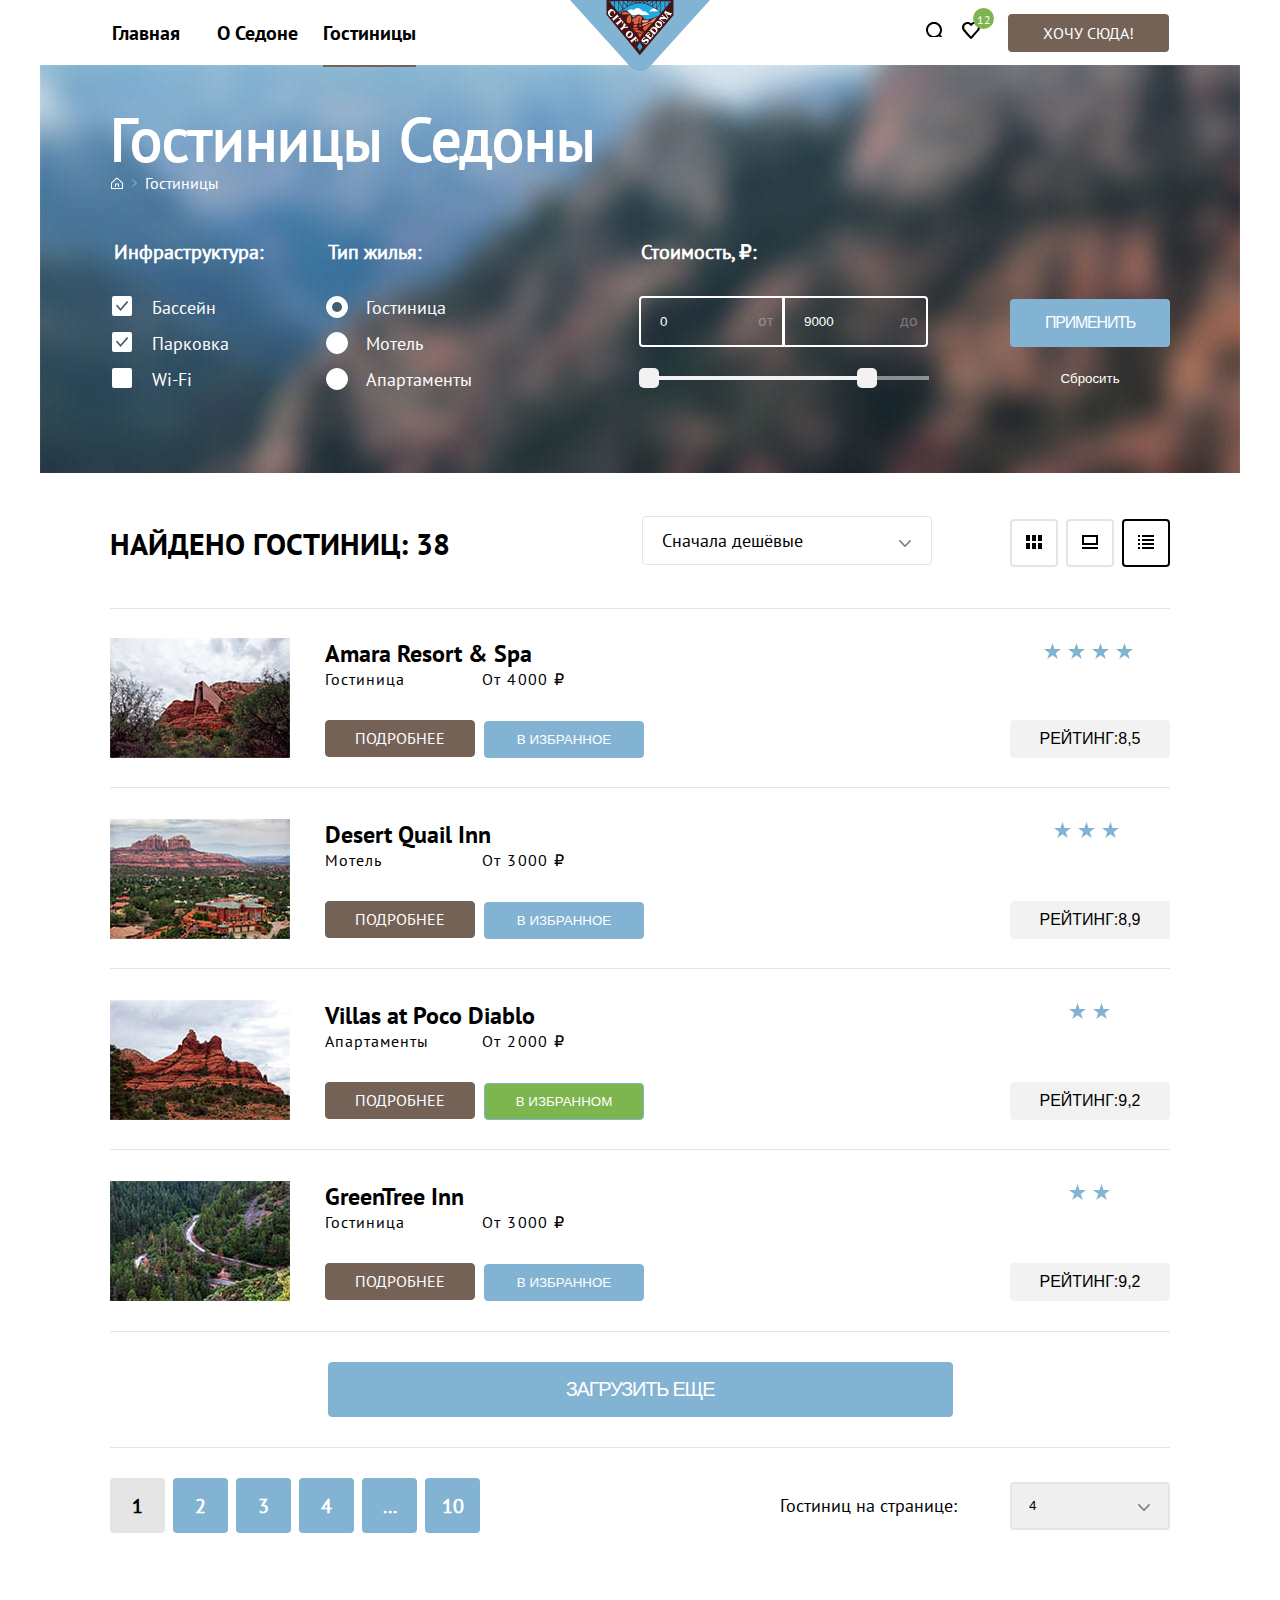
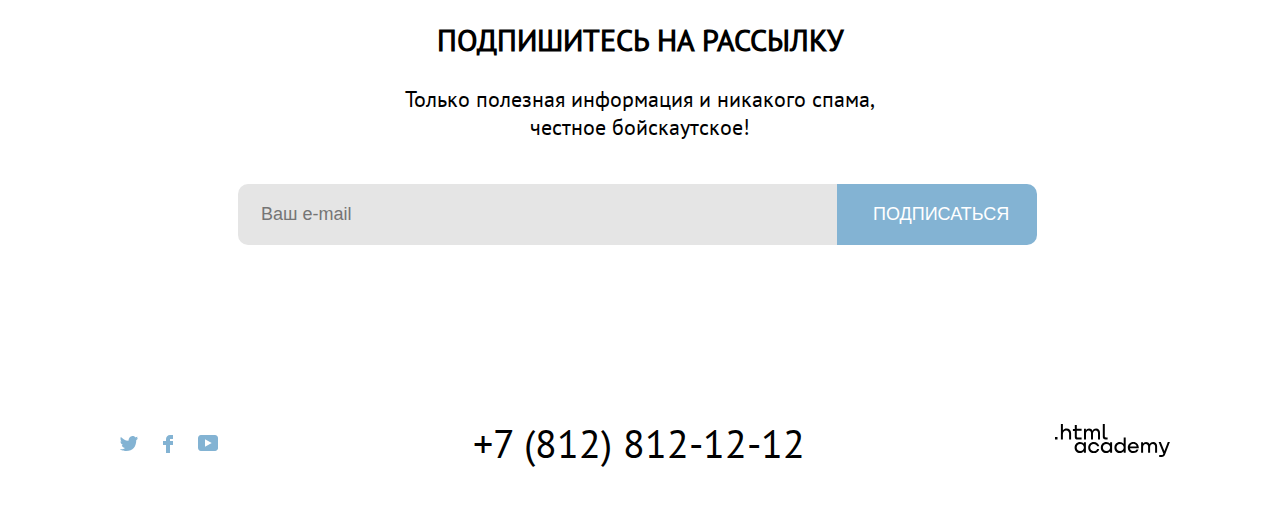
==== commit 55787aec: "Финал макета sedona" ====
--- a/catalog.html
+++ b/catalog.html
@@ -7,6 +7,7 @@
   <meta name="viewport" content="width=device-width, initial-scale=1.0">
   <title>HTML Academy: Седона</title>
   <link rel="stylesheet" href="css/style.css">
+  <script src="../996491-sedona-32/js/main.js"></script>
 </head>
 
 <body>
@@ -14,34 +15,30 @@
     <h1 class="visually-hidden">Мы предоставляем апартаменты в городке Аризона</h1>
     <nav class="nav">
       <ul class="nav-list">
-        <li class="nav__item"> <a href="index.html" class="nav__link">Главная</a></li>
-        <li class="nav__item"><a href="#" class="nav__link">О Седоне</a></li>
-        <li class="nav__item"><a href="catalog.html" class="nav__link nav__link--active">Гостиницы</a></li>
+        <li class="nav__item" tabindex="0"><a href="index.html" class="nav__link">Главная</a></li>
+        <li class="nav__item" tabindex="11"><a href="#" class="nav__link" >О Седоне</a></li>
+        <li class="nav__item" tabindex="12"><a class="nav__link nav__link--active" >Гостиницы</a></li>
       </ul>
     </nav>
     <a href="index.html" class="logo__link"><img src="img/logo-sedona.svg" alt="Логотип Седоны." width="140"
         height="70"></a>
     <div class="header-button">
-      <a href="#" class="search__link"><img src="img/logo-search.svg" alt="Поиск по странице." width="18"
-          height="18"></a>
-      <a href="#" class="select__link"><img src="img/logo-favorite.svg" alt="Ваши закладки." width="18" height="17"></a>
-      <a href="#" class="favorite__link button">Хочу сюда!</a>
+      <a href="#" class="search__link"><svg class="search__link--svg" width="18" height="18"  xmlns="http://www.w3.org/2000/svg"><g clip-path="url(#a)"><path d="m18 16.5-3.7-3.7c1-1.3 1.7-3 1.7-4.9 0-4.4-3.6-8-8-8S0 3.6 0 8c0 4.4 3.6 8 8 8 1.8 0 3.5-.6 4.9-1.7l3.7 3.7 1.4-1.5ZM8 14c-3.3 0-6-2.7-6-6s2.7-6 6-6 6 2.7 6 6-2.7 6-6 6Z"/></g></svg></a>
+      <a href="#" class="select__link"><svg class="search__link--svg" width="18" height="17" xmlns="http://www.w3.org/2000/svg"><path d="M8.9 17c-.3 0-.6-.1-.8-.4-5.4-6.1-6.7-7.5-7-7.9C.4 7.8 0 6.6 0 5.4 0 2.4 2.4 0 5.5 0 6.8 0 8 .5 9 1.3 10 .5 11.3 0 12.5 0c3 0 5.5 2.4 5.5 5.4 0 1.3-.5 2.5-1.3 3.4l-7 7.9c-.2.2-.4.3-.8.3Zm-6-9.5c.3.4 3.5 4 6.1 6.9l6.2-7c.5-.5.7-1.2.7-2 0-1.8-1.5-3.3-3.3-3.3-1 0-2 .5-2.7 1.3-.3.3-.6.4-.9.4-.3 0-.6-.2-.8-.4-.7-.8-1.7-1.3-2.7-1.3-1.8 0-3.3 1.5-3.3 3.3-.1.9.3 1.6.7 2.1-.1 0-.1 0 0 0Z"/></svg></a>
+      <a href="#" class="favorite__link button button--brown">Хочу сюда!</a>
     </div>
   </header>
   <main class="inner-page">
     <section class="filter">
       <h1 class="filter__title">Гостиницы Седоны</h1>
       <ul class="filter-breadcrumb-list">
-        <li class="filter__breadcrumb--item filter-breadcrumb--home"><a href="index.html" class="filter__breadcrumb--link"></a></li>
-        <li class="filter__breadcrumb--item"><a class="filter__breadcrumb--link active">Гостиницы</a></li>
-        <li class="filter__breadcrumb--item"><a class="filter__breadcrumb--link active">Гостиницы</a></li>
-        <li class="filter__breadcrumb--item"><a class="filter__breadcrumb--link active">Гостиницы</a></li>
-
+        <li class="filter__breadcrumb--item filter-breadcrumb--home"><a href="index.html" class="filter__breadcrumb--link"><img src="./img/home-breadcrumb.svg" alt="Главная страница"></a></li>
+        <li class="filter__breadcrumb--item"><a href="#" class="filter__breadcrumb--link">Гостиницы</a></li>
       </ul>
       <form class="filter-form" action="https://echo.htmlacademy.ru" method="GET">
         <fieldset class="filter__infrastructure filter-form--fieldset">
           <legend class="filter-form--legend">Инфраструктура:</legend>
-          <ul class="infrastructure-list filter-list">
+          <ul class="inƒfrastructure-list filter-list">
             <li class="infrastructure__item filter-item">
               <input id="pool-field" type="checkbox" checked>
               <label for="pool-field">Бассейн</label>
@@ -74,18 +71,24 @@
           </ul>
         </fieldset>
         <fieldset class="filter__price filter-form--fieldset">
-          <legend class="filter-form--legend">Стоимость, ₽:</legend>
-          <input id="price-min-field" type="number" value="0">
-          <label for="price-min-field">от</label>
-          <input id="price-max-field" type="number" value="9000">
-          <label for="price-max-field">до</label>
-          <div class="bar">
-            <div class="toogle__min"></div>
-            <div class="toogle__max"></div>
+          <div class="range">
+            <div class="range-wrapper-inputs">
+              <legend class="filter-form--legend">Стоимость, ₽:</legend>
+              <input class="price-min price-min--input" id="price-min-field" type="number" value="0">
+              <label class="price-min price-min--label " for="price-min-field"></label></label>
+              <input class="price-max price-max--input" id="price-max-field" type="number" value="9000">
+              <label class="price-max price-max--label " for="price-max-field"></label>
+            </div>
+            <div class="range-scale">
+              <div class="range-bar">
+                <button type="button" class="range-toogle toogle-min"></button>
+                <button type="button" class="range-toogle toogle-max"></button>
+              </div>
+            </div>
           </div>
         </fieldset>
         <div class="filter-button-wrapper">
-          <input class="filter-form__submit" type="submit" value="Применить">
+          <input class="filter-form__submit button--blue" type="submit" value="Применить">
           <input class="filter-form__reset" type="reset" value="Сбросить">
         </div>
       </form>
@@ -93,7 +96,7 @@
     <section class="sort">
       <h2 class="sort__title">Найдено гостиниц: 38</h2>
       <details class="sort__details">
-        <summary>Сначала дешёвые</summary>
+        <summary class="sort__summary">Сначала дешёвые</summary>
         <ul class="details-list">
           <li class="details__item"><a href="#" class="details__link">Сначала дорогие</a></li>
           <li class="details__item"><a href="#" class="details__link">Популярный</a></li>
@@ -123,16 +126,20 @@
           <a href="#" class="result__link--title">
             <h4 class="result__item--title">Amara Resort & Spa</h4>
           </a>
-          <p class="result__item__text--wrapper">
             <span class="result__item--text">Гостиница</span>
-            <span class="result__item--price">От 4000₽</span>
-          </p>
-          <div class="result-button-wrapper">
-            <a href="#" class="button result__more--button">Подробнее</a>
-            <button type="button" class="button result__favorite--button">В Избранное</button>
-            <span class="result-four-star"></span>
-          </div>
-          <button type="button" class="button raiting-button">Рейтинг: 8,5</button>
+            <span class="result__item--price">От 4000 ₽</span>
+          <div class="result-button-wrapper">
+            <a href="#" class="button button--brown result__more--button">Подробнее</a>
+            <button type="button" class="button button--blue result__favorite--button">В Избранное</button>
+            <!-- <span class="result-four-star"></span> -->
+          </div>
+          <ol class="result-star__list result-star__list--four">
+            <li class="result-star__item result-four-star"><img src="./img/star-raiting.svg" alt="Четыре звезды" width="17px" height="17px"></li>
+            <li class="result-star__item result-four-star"><img src="./img/star-raiting.svg" width="17px" height="17px"></li>
+            <li class="result-star__item result-four-star"><img src="./img/star-raiting.svg" width="17px" height="17px"></li>
+            <li class="result-star__item result-four-star"><img src="./img/star-raiting.svg" width="17px" height="17px"></li>
+          </ol>
+          <button type="button" class="button raiting-button" disabled>Рейтинг:8,5</button>
         </li>
         <li class="result__item">
           <img src="img/hotel-Desert-Quail-Inn.jpg"
@@ -140,16 +147,19 @@
           <a href="#" class="result__link--title">
             <h4 class="result__item--title">Desert Quail Inn</h4>
           </a>
-          <p class="result__item__text--wrapper">
             <span class="result__item--text">Мотель</span>
-            <span class="result__item--price">От 3000₽</span>
-          </p>
-          <div class="result-button-wrapper">
-            <a href="#" class="button result__more--button">Подробнее</a>
-            <button type="button" class="button result__favorite--button">В Избранное</button>
-            <span class="result-three-star"></span>
-          </div>
-          <button type="button" class="button raiting-button">Рейтинг: 8,9</button>
+            <span class="result__item--price">От 3000 ₽</span>
+          <div class="result-button-wrapper">
+            <a href="#" class="button button--brown result__more--button">Подробнее</a>
+            <button type="button" class="button button--blue result__favorite--button">В Избранное</button>
+            <!-- <span class="result-three-star"></span> -->
+          </div>
+          <ol class="result-star__list result-star__list--three">
+            <li class="result-star__item result-three-star"><img src="./img/star-raiting.svg" alt="Три звезды" width="17px" height="17px"></li>
+            <li class="result-star__item result-three-star"><img src="./img/star-raiting.svg" width="17px" height="17px"></li>
+            <li class="result-star__item result-three-star"><img src="./img/star-raiting.svg" width="17px" height="17px"></li>
+          </ol>
+          <button type="button" class="button raiting-button" disabled>Рейтинг:8,9</button>
         </li>
         <li class="result__item ">
           <img src="img/hotel-Villas-at-Poco.jpg"
@@ -158,16 +168,18 @@
           <a href="#" class="result__link--title">
             <h4 class="result__item--title">Villas at Poco Diablo</h4>
           </a>
-          <p class="result__item__text--wrapper">
-            <span class="result__item--text">Мотель</span>
-            <span class="result__item--price">От 2000₽</span>
-          </p>
-          <div class="result-button-wrapper">
-            <a href="#" class="button result__more--button">Подробнее</a>
-            <button type="button" class="button result__favorite--button favorite__button--active">В избранном</button>
-            <span class="result-two-star"></span>
-          </div>
-          <button type="button" class="button raiting-button">Рейтинг: 9,2</button>
+            <span class="result__item--text">Апартаменты</span>
+            <span class="result__item--price">От 2000 ₽</span>
+          <div class="result-button-wrapper">
+            <a href="#" class="button button--brown result__more--button">Подробнее</a>
+            <button type="button" class="button button--green result__favorite--button favorite__button--active" disabled>В избранном</button>
+            <!-- <span class="result-two-star"></span> -->
+          </div>
+          <ol class="result-star__list result-star__list--two">
+            <li class="result-star__item result-two-star"><img src="./img/star-raiting.svg" alt="Две звезды" width="17px" height="17px"></li>
+            <li class="result-star__item result-two-star"><img src="./img/star-raiting.svg" width="17px" height="17px"></li>
+          </ol>
+          <button type="button" class="button raiting-button" disabled>Рейтинг:9,2</button>
         </li>
         <li class="result__item">
           <img src="img/hotel-GreenTree-Inn.jpg"
@@ -176,31 +188,33 @@
           <a href="#" class="result__link--title">
             <h4 class="result__item--title">GreenTree Inn</h4>
           </a>
-          <p class="result__item__text--wrapper">
             <span class="result__item--text">Гостиница</span>
-            <span class="result__item--text">От 3000₽</span>
-          </p>
-          <div class="result-button-wrapper">
-            <a href="#" class="button result__more--button">Подробнее</a>
-            <button type="button" class="button result__favorite--button">В Избранное</button>
-            <span class="result-two-star"></span>
-          </div>
-          <button type="button" class="button raiting-button">Рейтинг: 9,2</button>
+            <span class="result__item--price">От 3000 ₽</span>
+          <div class="result-button-wrapper">
+            <a href="#" class="button button--brown result__more--button">Подробнее</a>
+            <button type="button" class="button button--blue result__favorite--button">В Избранное</button>
+            <!-- <span class="result-two-star"></span> -->
+          </div>
+          <ol class="result-star__list result-star__list--two">
+            <li class="result-star__item result-two-star"><img src="./img/star-raiting.svg" width="17px" height="17px" alt="Две звезды"></li>
+            <li class="result-star__item result-two-star"><img src="./img/star-raiting.svg" width="17px" height="17px"></li>
+          </ol>
+          <button type="button" class="button raiting-button" disabled>Рейтинг:9,2</button>
         </li>
       </ul>
       <div class="load-button-wrapper">
-        <button type="button" class="button load-button">Загрузить еще</button>
+        <button type="button" class="button button--blue load-button">Загрузить еще</button>
       </div>
     </section>
     <section class="page">
       <h2 class="page-title visually-hidden">Список страниц.</h2>
       <ol class="page-list">
         <li class="page__item"><a class="button page__link page__link--active">1</a></li>
-        <li class="page__item"><a href="#" class="button page__link">2</a></li>
-        <li class="page__item"><a href="#" class="button page__link">3</a></li>
-        <li class="page__item"><a href="#" class="button page__link">4</a></li>
-        <li class="page__item"><a href="#" class="button page__link">...</a></li>
-        <li class="page__item"><a href="#" class="button page__link">10</a></li>
+        <li class="page__item"><a href="#" class="button button--blue page__link">2</a></li>
+        <li class="page__item"><a href="#" class="button button--blue page__link">3</a></li>
+        <li class="page__item"><a href="#" class="button button--blue page__link">4</a></li>
+        <li class="page__item"><a href="#" class="button button--blue page__link">...</a></li>
+        <li class="page__item"><a href="#" class="button button--blue page__link">10</a></li>
       </ol>
       <form class="hotels-page-form" action="https://echo.htmlacademy.ru" method="GET">
         <label class="hotels-page-form__label" for="hotel-on-page-field">Гостиниц на странице:</label>
@@ -216,10 +230,10 @@
     </section>
     <section class="distribution distribution-inner">
       <h2 class="distribution__title">Подпишитесь на рассылку</h2>
-      <p class="distribution__text">Только полезная информация и никакого спама, честное бойскаутское!</p>
+      <p class="distribution__text">Только полезная информация и никакого спама, <br> честное бойскаутское!</p>
       <form class="distribution-form" action="https://echo.htmlacademy.ru" method="POST">
         <input class="distribution-form__email distribution-form__email--inner" id="distribution__field" type="email" placeholder="Ваш e-mail" required>
-        <input class="distribution-form__submit" type="submit" value="Подписаться">
+        <input class="distribution-form__submit button--blue" type="submit" value="Подписаться">
       </form>
     </section>
   </main>
@@ -229,23 +243,32 @@
       <ul class="social-list">
         <li class="social__item">
           <a href="https://twitter.com/htmlacademy_ru" class="social__link">
-            <img src="img/social-twitter.svg" alt="Твитер." width="18" height="15">
+            <svg width="18" height="15" fill="none" xmlns="http://www.w3.org/2000/svg"><g clip-path="url(#a)"><path d="M11.6.2c1.8-.5 3.2.3 3.8 1.2.7-.2 1.4-.5 2.1-.7 0 .9-.6 1.5-.9 1.8.7.1 1.4-.6 1.4-.6-.2 1-1.1 1.8-1.7 2C16.1 10.7 13 15.1 5.7 15h-.5c-.4 0-4.4-.5-5.2-1.9 2.4.2 4.1-.4 5-1.2-1-.3-2.9-.4-3.2-2.9.4.1.6.2 1.3.1C1.8 8.3.4 7.5.5 5.3c.3.3 1.1.5 1.4.5C1.1 5.6-.2 2.5.9.9c1.9 1.9 4 3.6 7.6 3.8C8.7 2.3 9.7.8 11.6.2Z" fill="#83B3D3"/></g><defs><clipPath id="a"><path fill="#fff" d="M0 0h18v15H0z"/></clipPath></defs></svg>
           </a>
         </li>
         <li class="social__item">
           <a href="https://www.facebook.com/htmlacademy/" class="social__link">
-            <img src="img/social-facebook.svg" alt="Фейсбук." width="10" height="18">
+            <svg width="10" height="18" fill="none" xmlns="http://www.w3.org/2000/svg"><path d="M7 0C4.8 0 3 1.8 3 4v2H0v4h3v8h4v-8h3V6H7V4h3V0H7Z" fill="#83B3D3"/></svg>
           </a>
         </li>
         <li class="social__item">
           <a href="https://www.youtube.com/channel/UChUxTMjJGo-JDRY8pNTGL2g" class="social__link">
-            <img src="img/social-youtube.svg" alt="Ютуб." width="20" height="16">
+            <svg width="20" height="16" viewBox="0 0 20 16" fill="none" xmlns="http://www.w3.org/2000/svg">
+              <g clip-path="url(#clip0_13_978)">
+              <path d="M17 0H2.9C1.2 0 0 1.5 0 3.2V12.7C0 14.5 1.2 16 2.9 16H17.2C18.7 16 20.1 14.5 20.1 12.8V3.2C19.9 1.5 18.7 0 17 0ZM7 11.8V4.2L13.7 8L7 11.8Z" fill="#83B3D3"/>
+              </g>
+              <defs>
+              <clipPath id="clip0_13_978">
+              <rect width="20" height="16" fill="white"/>
+              </clipPath>
+              </defs>
+              </svg>
           </a>
         </li>
       </ul>
       <a class="contacts__tel" href="tel:+78128121212">+7 (812) 812-12-12</a>
       <a href="https://up.htmlacademy.ru/" class="contacts__author--link">
-        <img src="img/logo-htmlacademy.svg" alt="htmlacademy Автор данного сайта." width="115" height="35">
+        <svg width="115" height="34" fill="none" xmlns="http://www.w3.org/2000/svg"><path d="M0 12.9v2.6h2.5v-2.6H0ZM11.6 4.5c-1.6 0-2.8.7-3.6 1.7h-.1V0h-2v15.5h2v-5.3c0-2.1 1.3-3.6 3.3-3.6 1.8 0 2.9 1.4 2.9 3.2v5.7h2V9.4c.1-3-1.8-4.9-4.5-4.9ZM26.6 4.8h-4.8V1.1h-2v3.8h-1.9v2h1.9v6c0 1.7 1 2.7 2.7 2.7h4.1v-2h-3.7c-.7 0-1.1-.4-1.1-1.1V6.8h4.8v-2ZM41.1 4.6c-1.6 0-2.9.8-3.5 2.1h-.1c-.6-1.2-1.8-2.1-3.4-2.1-1.4 0-2.5.8-3.1 1.8h-.1V4.8H29v10.6h2V10c0-2 1-3.5 2.6-3.5 1.5 0 2.4 1 2.4 2.6v6.3h2V9.8c0-2.4 1.4-3.3 2.6-3.3 1.5 0 2.4 1 2.4 2.6v6.3h2V8.9c.1-2.5-1.4-4.3-3.9-4.3ZM47.8 12.7c0 1.7 1 2.7 2.8 2.7h2v-2h-1.7c-.7 0-1.1-.4-1.1-1.1V0h-2v12.7ZM28.9 19.7c-.9-1.1-2.2-1.8-3.9-1.8-3.1 0-5.4 2.3-5.4 5.6s2.3 5.6 5.4 5.6c1.8 0 3-.8 3.8-1.9h.1v1.6h2V18.2h-2v1.5Zm-3.6 7.4c-2.2 0-3.6-1.6-3.6-3.6s1.4-3.6 3.6-3.6 3.6 1.6 3.6 3.6c0 1.9-1.4 3.6-3.6 3.6ZM44.2 22c-.5-2.4-2.6-4.1-5.4-4.1-3.4 0-5.6 2.5-5.6 5.6 0 3.1 2.2 5.6 5.6 5.6 2.8 0 4.9-1.8 5.4-4.2h-2.1c-.4 1.3-1.7 2.3-3.3 2.3-2.2 0-3.6-1.6-3.6-3.6s1.4-3.6 3.6-3.6c1.6 0 2.8 1 3.3 2.2h2.1V22ZM55.1 19.7c-.9-1.1-2.2-1.8-3.9-1.8-3.1 0-5.4 2.3-5.4 5.6s2.3 5.6 5.4 5.6c1.8 0 3-.8 3.8-1.9h.1v1.6h2V18.2h-2v1.5Zm-3.6 7.4c-2.2 0-3.6-1.6-3.6-3.6s1.4-3.6 3.6-3.6 3.6 1.6 3.6 3.6c0 1.9-1.5 3.6-3.6 3.6ZM68.7 19.8c-.9-1.1-2.2-1.9-3.9-1.9-3.1 0-5.4 2.3-5.4 5.6s2.2 5.6 5.4 5.6c1.7 0 3-.8 3.8-1.8h.1v1.5h2V13.4h-2v6.4Zm-3.6 7.3c-2.2 0-3.6-1.6-3.6-3.6s1.4-3.6 3.6-3.6 3.6 1.6 3.6 3.6c-.1 2-1.5 3.6-3.6 3.6ZM78.3 17.9c-3.3 0-5.5 2.5-5.5 5.6 0 3 2.1 5.6 5.5 5.6 2.5 0 4.5-1.3 5.2-3.6h-2.1c-.5 1-1.6 1.6-3 1.6-1.9 0-3.3-1.3-3.4-2.9h8.8c.2-3.6-2-6.3-5.5-6.3Zm0 1.9c1.7 0 3 1 3.3 2.6h-6.5c.3-1.5 1.5-2.6 3.2-2.6ZM98.2 17.9c-1.6 0-2.9.8-3.6 2h-.1c-.6-1.2-1.8-2-3.4-2-1.4 0-2.5.7-3.1 1.8v-1.5h-1.9v10.6h2v-5.4c0-2 1-3.4 2.6-3.5 1.5 0 2.4 1 2.4 2.6v6.3h2v-5.6c0-2.4 1.4-3.3 2.6-3.3 1.5 0 2.4 1 2.4 2.6v6.3h2v-6.5c.1-2.6-1.4-4.4-3.9-4.4ZM109.4 27l-3.6-8.9h-2.2l4.8 11.6c-.3.9-.7 1.2-1.7 1.2h-2.5v2h2.5c1.8 0 2.8-.8 3.5-2.6l4.7-12.2h-2.1l-3.4 8.9Z" fill="#000"/></svg>
       </a>
     </section>
   </footer>
--- a/css/style.css
+++ b/css/style.css
@@ -12,6 +12,22 @@
   font-weight: 700;
   font-style: normal;
   font-display: swap;
+}
+
+/* Chrome, Safari, Edge, Opera */
+input::-webkit-outer-spin-button,
+input::-webkit-inner-spin-button {
+  -webkit-appearance: none;
+  margin: 0;
+}
+
+/* Firefox */
+input[type=number] {
+  -moz-appearance: textfield;
+}
+img {
+  object-fit: cover;
+  height: auto;
 }
 
 body {
@@ -38,22 +54,68 @@
   box-sizing: border-box;
   cursor: pointer;
 }
-
+.favorite-link:hover {
+  transition: background .3s linear;
+  background:#615048;
+  border-bottom-left-radius: 20px;
+  border-bottom-right-radius: 20px;
+}
+
+.button--brown:hover {
+  transition: background .3s linear;
+  background:#615048;
+}
+.button--brown:active {
+  color: rgba(242, 242, 242, .3);
+  background-color: #615048;
+  outline: none;
+}
+.button--brown:focus {
+  outline: 3px solid #83B3D3;
+  border-radius: 4px;
+}
+.button--blue:hover {
+  cursor: pointer;
+  transition: background .3s linear;
+  background: #68A2CA;
+}
+.button--blue:focus {
+  outline: 3px solid #756257;
+}
+.button--blue:active {
+  outline: none;
+  color: rgba(242, 242, 242, .3);
+}
+.button--green:hover {
+  transition: background .2s ease-in-out;
+  border-radius: 4px;
+  background: #6C9E42;
+}
+.button--green:focus {
+  background: #6C9E42;
+  transition: outline .2s ease-in-out;
+  outline: 3px solid #756257;
+}
+.button--green:active {
+  transition: color .2s ease-in-out;
+  color: rgba(242, 242, 242, .3);
+}
 .header {
+  display: flex;
+  flex-wrap: wrap;
+  align-items: center;
+  position: relative;
   min-height: 65px;
-  display: flex;
-  align-items: center;
-  flex-wrap: wrap;
-  padding: 0 70px;
+  /* padding: 0 70px; */
+  padding-left:60px;
+  padding-right: 80px;
 }
 
 .nav {
   font-family: "PT Sans Bold", "Arial", serif;
   font-size: 20px;
   font-weight: 700;
-  width: 460px;
-  display: flex;
-  flex-flow: row wrap;
+  width: 470px;
 }
 
 .nav-list {
@@ -62,45 +124,88 @@
   margin: 0px;
   list-style: none;
   display: flex;
-  flex: wrap;
-}
-
+  flex-wrap: wrap;
+}
 .nav__item {
-  margin-right: 35px;
+  margin-right: 13px;
 }
 .nav__item:nth-child(4n) {
   margin-right: 0px;
 }
-
 .nav__link {
   color: #000;
   text-decoration: none;
+  padding:6px 12px;
+}
+.nav__link:not(.nav__link--active):hover {
+  transition: color .2s ease-in-out;
+  color:#756257;
+}
+.nav__link:not(.nav__link--active):focus {
+  outline: 3px solid #83B3D3;
+  border-radius: 10px;
+  color: #756257;
+}
+.nav__link:not(.nav__link--active):active {
+  transition: color .2s ease-in-out;
+  opacity: .3;
 }
 
 .nav__link--active {
+  padding: 6px 0px;
   border-bottom: 2px solid #756257;
-  padding-bottom: 23px;
-}
-
+  padding-bottom: 19px;
+}
 .logo__link {
-  margin-right: 210px;
-}
-
+  margin-right: auto;
+}
+.logo__link > img {
+  position: absolute;
+  z-index: 10;
+  top: 0px;
+}
+.header-button {
+  width: 420px;
+  position: relative;
+  left: 9px;
+  display: flex;
+  flex-wrap: wrap;
+  justify-content: flex-end;
+  align-items: center;
+}
+.search__link,
+.select__link {
+  padding:5px;
+}
 .search__link {
-  margin-right: 20px;
-}
-
+  margin-right: 8px;
+}
+.searc__link--svg {
+  overflow: visible;
+  width: 100%;
+}
+.search__link--svg:hover {
+  transition: fill .2s ease-in-out;
+  fill: #756257;
+}
+.search__link:focus,
+.select__link:focus {
+  outline: 3px solid #83B3D3;
+  border-radius: 5px;
+  box-sizing: border-box;
+}
+
+.search__link--svg:active {
+  transition: opacity .2s ease-in-out;
+  opacity: .3;
+}
 .select__link {
-  margin-right: 20px;
+  margin-right: 23px;
 }
 .search__link:active + .popup-favorite {
-  display: block;
-}
-.header {
-  display: flex;
-  flex-flow: row wrap;
-  position: relative;
-}
+  /* display: block; */
+}
+
 .select__link {
   position: relative;
   display: inline-block;
@@ -110,8 +215,8 @@
   content: "12";
   background-color:#7DB54F;
   border-radius: 50%;
-  top: -13px;
-  right: -13px;
+  top: -9px;
+  right: -9px;
   color: #fff;
   width: 17px;
   height: 17px;
@@ -119,20 +224,24 @@
   padding-top: 4px;
   padding-left: 4px;
 }
+.select__link:active::after {
+  transition: color .2s ease-in-out;
+  color: rgba(242, 242, 242, 0.3);
+}
 .select__link:active + .popup-favorite {
-  display: block;
+  /* display: flex; */
 }
 .popup-favorite {
-  /* display: none; */
   border-top: 1px solid #e5e5e5;
-  display: flex;
+  /* display: flex; */
+  display: none;
   width: 400px;
   min-height: 232px;
   background: #fff;
   z-index: 1;
   position: absolute;
   content: "";
-  top: 75px;
+  top: 64px;
   right: 85px;
   box-shadow: 0px 25px 50px 0px #00000026;
   border-radius: 20px;
@@ -143,7 +252,7 @@
   position: absolute;
   content: "";
   top: -10px;
-  right: 43.5%;
+  right: 39.5%;
   background-image: url(../img/triangle.svg);
   width: 20px;
   height: 9px;
@@ -158,20 +267,25 @@
   color: #000;
 }
 .favorite-item {
-  margin-bottom: 25px;
+  position: relative;
+  padding-bottom: 25px;
   padding-left: 90px;
   padding-right: 25px;
   box-sizing: border-box;
+  border-left: 1px solid #e5e5e5;
+  border-right: 1px solid #e5e5e5;
+
 }
 .favorite-item:last-child {
-  border-bottom-left-radius: 20px;
-  border-bottom-right-radius: 20px;
   margin-top: auto;
   padding: 0;
   text-align: center;
   background-color:#756257;
   min-height: 60px;
   margin-bottom: 0px;
+  border: none;
+  border-bottom-left-radius: 20px;
+  border-bottom-right-radius: 20px;
 }
 .favorite-item__title {
   margin: 0px;
@@ -198,18 +312,26 @@
   font-family: "PT Sans Bold", "Arial", serif;
   font-weight: 700;
 }
+.favorite-item__trash {
+  cursor: pointer;
+  position: absolute;
+  right: 25px;
+  top: 10px;
+  border:none;
+  background:transparent;
+}
+.favorite-item__trash:hover .trash-svg g{
+  transition: opacity .3s linear;
+  opacity: 1;
+  fill:#000;
+}
+.favorite-item__trash:focus .trash-svg g {
+  outline: 3px solid #83B3D3;
+}
 .desert-title {
   position: relative;
 }
-.favorite-item__title::after {
-  position: absolute;
-  content: "";
-  top: 49%;
-  right: 0px;
-  background-image: url(../img/favorite-trash.svg);
-  width: 16px;
-  height: 16px;
-}
+
 .desert-title::before {
   top: 0px;
   left: -65px;
@@ -239,7 +361,7 @@
   text-transform: uppercase;
   font-size: 16px;
   background-color: #756257;
-  padding: 10px 30px;
+  padding: 9px 35px;
   border-radius: 4px;
   position: relative;
 }
@@ -256,11 +378,19 @@
   position: relative;
   margin-bottom: 65px;
 }
-
+.about::after {
+  position: absolute;
+  content: url("../img/header-background-arrow.png");
+  bottom: -6px;
+  right: 0%;
+
+}
 
 .about__title+img {
   margin: 0 auto;
   align-self: center;
+  position: relative;
+  top: -15px;
 }
 
 .advantage__text {
@@ -272,9 +402,10 @@
   text-align: center;
   text-transform: uppercase;
   font-size: 30px;
+  line-height: 35px;
   font-family: "PT Sans Bold", "Arial", serif;
   font-weight: 700;
-  margin-bottom: 23px;
+  margin-bottom: 34px;
 }
 
 .advantage__text--small {
@@ -304,26 +435,28 @@
 }
 
 .description__title {
-  padding-top: 100px;
+  padding-top: 97px;
   margin: 0px;
   margin-bottom: 25px;
   font-size: 24px;
-  width: 180px;
+  line-height: 30px;
+  width: 170px;
   text-align: center;
   text-transform: uppercase;
 }
 
 .description__title+b {
-  margin-bottom: 25px;
+  margin-bottom: 32px;
   font-size: 18px;
 }
 
 .description__text {
-  width: 220px;
+  width: 219px;
   font-size: 18px;
+  line-height: 20px;
   text-align: center;
   margin: 0px;
-  margin-bottom: 78px;
+  margin-bottom: 90px;
 }
 
 .description-list {
@@ -333,7 +466,20 @@
   display: flex;
   flex-wrap: wrap;
 }
-
+.description__item--number {
+  min-height: 400px;
+}
+
+.description__item--number .description__item--title{
+  position: relative;
+  top: -21px;
+  margin: 0;
+  padding:0;
+}
+.description__item--number .description__item--text{
+  margin: 0;
+  padding:0;
+}
 .description__item {
   width: 400px;
   min-height: 384px;
@@ -351,42 +497,47 @@
 .description__item--house {
   background-image: url(../img/description-house-logo.svg);
   background-repeat: no-repeat;
-  background-position: 50% 20%;
+  background-position: 50% 28%;
 }
 
 .description__item--food {
   background-image: url(../img/description-burger-logo.svg);
   background-repeat: no-repeat;
-  background-position: 50% 20%;
+  background-position: 50% 28%;
 }
 
 .description__item--present {
   background-image: url(../img/description-present-logo.svg);
   background-repeat: no-repeat;
-  background-position: 50% 20%;
-}
-
+  background-position: 50% 28%;
+}
+/* .description__item--house .description__item--title {
+  margin-top: 85px;
+}
+.description__item--house .description__item--text {
+  margin-top: 15px;
+} */
 .description__item--title {
   font-size: 24px;
   width: 135px;
   font-family: "PT Sans Bold", "Arial", serif;
   font-weight: 700;
   margin: 0px;
-  padding-top: 23px;
-  margin-bottom: 20px;
+  margin-top: 105px;
   text-transform: uppercase;
   text-align: center;
 }
 
 .description__item--text {
   color: #333;
-  margin: 0px;
+  margin-top: 17px;
+  letter-spacing: 1px;
   width: 250px;
   text-align: center;
 }
 
 .description__item--title+b {
-  margin-bottom: 25px;
+  margin-bottom: 33px;
 }
 
 .description__item--number:nth-child(2n) {
@@ -411,13 +562,13 @@
   text-transform: uppercase;
   width: 720px;
   margin: 0 auto;
-  margin-bottom: 15px;
+  margin-bottom: 20px;
 }
 
 .interested__text {
   font-size: 22px;
   margin: 0 auto;
-  margin-bottom: 73px;
+  margin-bottom: 58px;
   width: 720px;
 }
 
@@ -425,30 +576,35 @@
   width: 575px;
   text-transform: uppercase;
   font-size: 20px;
+  font-weight: 700;
+  letter-spacing: -1.8px;
   background: #756257;
   border: #756257;
-  padding: 15px 125px;
+  padding: 17px 125px;
   border-radius: 10px;
 }
 .popup-search:active body{
   background: rgba(rgba(242, 242, 242, 0.8));
 }
 .popup-search {
+  display: none;
   position: fixed;
-  top: 395px;
-  left: 20%;
+  z-index: 20;
+  top: 105px;
+  left: 35%;
   background-color: #fff;
   border-radius: 30px;
   width: 715px;
   min-height: 560px;
-  display: none;
   grid-template-columns: repeat(3, 1fr);
   grid-template-rows: repeat(5, 55px);
   box-sizing: border-box;
-  padding: 62px 60px;
-}
+  padding: 60px;
+}
+
 .popup-search__title {
   margin: 0;
+  margin-bottom: 55px;
   width: 500px;
   font-size: 30px;
   font-family: "PT Sans Bold", "Arial", serif;
@@ -461,8 +617,26 @@
   width: 53px;
   height: 53px;
   border-radius: 50%;
-  position: relative;
+  position: absolute;
+  top: 50px;
+  right: 60px;
   cursor: pointer;
+  background: #F2F2F2;
+}
+.popup-search__close:hover {
+  transition: background .3s linear;
+  background: #E5E5E5;
+}
+.popup-search__close:focus {
+  outline: 3px solid #83B3D3;
+}
+.popup-search__close:active {
+  outline: none;
+}
+.popup-search__close:active::before,
+.popup-search__close:active::after {
+  transition: opacity .1s ease-in-out;
+  opacity: .3;
 }
 .popup-search__close::before {
   position: absolute;
@@ -515,6 +689,18 @@
   min-height: 50px;
   background: #F2F2F2;
 }
+.search-form__input:hover {
+  transition: background .3s ease-in-out;
+  background: #E5E5E5;
+}
+.search-form__input:focus {
+  transition: outline .1s ease-in-out;
+  outline: 3px solid #83B3D3;
+}
+.search-form__input:active {
+  transition: outline .1s ease-in-out;
+  outline: 3px solid #000;
+}
 .search-form__input--error {
   font-family: "PT Sans", "Arial", serif;
   font-weight: 400;
@@ -528,10 +714,10 @@
   font-family: "PT Sans", "Arial", serif;
   font-weight: 400;
   position: absolute;
-  bottom: -12px;
   right: 45px;
   content: "";
 }
+
 .younger-label {
   position: relative;
   margin-left: 55px;
@@ -562,8 +748,23 @@
 }
 .older-input,
 .younger-input {
+  text-align: center;
   box-sizing: border-box;
   width: 135px;
+}
+.button--plus {
+  left: 30px;
+}
+.button--minus {
+  right: 30px;
+}
+.button--plus,
+.button--minus {
+  cursor: pointer;
+  position: relative;
+  top: -20px;
+  border: none;
+  background: inherit;
 }
 .search-form__submit {
   font-size: 20px;
@@ -596,32 +797,39 @@
   text-transform: uppercase;
   font-size: 30px;
   margin: 0 auto;
-  margin-bottom: 15px;
+  margin-bottom: 26px;
 }
 
 .distribution__text {
   font-size: 22px;
   width: 720px;
   margin: 0px;
-  margin-bottom: 25px;
+  margin-bottom: 43px;
 }
 .distribution-form__email {
   border: #fff;
-  border-radius: 10px;
+  border-top-left-radius: 10px;
+  border-bottom-left-radius: 10px;
   font-size: 18px;
   box-sizing: border-box;
-  padding: 20px;
+  padding: 20px 23px;
   margin: 0px;
   width: 600px;
   min-height: 60px;
 }
+.distribution-form__email:focus {
+  outline: 3px solid #83B3D3;
+}
 .distribution-form__submit {
+  position: relative;
+  right: 5px;
   background-color: #83B3D3;
-  border-radius: 10px;
+  border-top-right-radius: 10px;
+  border-bottom-right-radius: 10px;
   font-size: 18px;
   box-sizing: border-box;
   width: 200px;
-  padding: 0px;
+  padding: 0 36px;
   margin: 0px;
   min-height: 61px;
   text-transform: uppercase;
@@ -631,6 +839,7 @@
 .contacts {
   min-height: 120px;
   padding: 0 70px;
+  padding-top: 9px;
   display: flex;
   justify-content: space-between;
   align-items: center;
@@ -638,19 +847,71 @@
 .social-list {
   display: flex;
   padding: 0px;
+  padding-top: 5px;
   margin: 0px;
+  margin-right: 35px;
   list-style: none;
 }
 .social__item:not(:last-child) {
-  margin-right: 30px;
+  margin-right: 5px;
 }
 .contacts__tel {
   font-weight: 400;
   font-size: 40px;
   color: #000;
   text-decoration: none;
-}
-
+  padding: 15px;
+}
+.contacts__tel:hover {
+  color: #756257;
+  transition: color .2s ease-in-out;
+}
+.contacts__tel:focus {
+  outline: 3px solid #83B3D3;
+  border-radius: 10px;
+}
+.contacts__tel:active {
+  color: #756257;
+  opacity: .3;
+  outline: none;
+}
+.contacts__author--link {
+  padding: 20px;
+  position: relative;
+  left: 20px;
+}
+.contacts__author--link:hover path{
+  fill: #756257;
+  transition: fill .2s ease-in-out;
+}
+.contacts__author--link:focus {
+  border-radius: 10px;
+  outline: 3px solid #83B3D3;
+}
+.contacts__author--link:active {
+  color: #756257;
+  opacity: .3;
+  outline: none;
+}
+.social__link {
+  padding: 10px;
+}
+.social__link:hover path {
+  transition: fill .2s ease-in-out;
+  fill: #68A2CA;
+}
+.social__link:focus {
+  outline: 3px solid #83B3D3;
+  border-radius: 10px;
+}
+.social__link:active {
+  outline: none;
+}
+.social__link:active path {
+  transition: opacity .2s ease-in-out;
+  outline: none;
+  opacity: .3;
+}
 
 /* inner-page */
 .filter {
@@ -658,56 +919,69 @@
   min-height: 408px;
   background: url(../img/catalog-sort-background.jpg);
   background-repeat: no-repeat;
+  background-size: cover;
   color: #fff;
   padding: 35px 70px;
+  /* padding-right: 60px; */
   box-sizing: border-box;
 }
 .filter__title {
   font-size: 60px;
   margin: 0px;
-  margin-bottom: 5px;
+  margin-bottom: -5px;
 }
 .filter-breadcrumb-list {
   position: relative;
+  right: 10px;
   list-style: none;
   padding: 0px;
   margin: 0px;
-  margin-bottom: 45px;
+  margin-bottom: 46px;
   display: flex;
   align-items: center;
 }
-.filter__breadcrumb--item:not(:last-child,:first-child) {
-  margin-right: 25px;
-}
-.filter__breadcrumb--item:first-child {
-  padding-left: 35px;
-}
-.filter-breadcrumb--home a:before {
+
+.filter__breadcrumb--item {
+  position: relative;
+}
+.filter__breadcrumb--link {
+  padding: 5px 11px;
+  color: #fff;
+  text-decoration: none;
+}
+.filter__breadcrumb--link:hover {
+  cursor: pointer;
+  transition: opacity .2s ease-in-out;
+  opacity: .6;
+}
+.filter__breadcrumb--link:focus {
+  outline: 3px solid #83B3D3;
+  border-radius: 4px;
+}
+.filter__breadcrumb--link:active {
+  opacity: .3;
+  outline: none;
+}
+.filter__breadcrumb--item:not(:last-child)::after {
   content: "";
   position: absolute;
-  top: 3px;
-  left: 0px;
-  width: 12px;
-  height: 12px;
-  background-image: url(../img/home-breadcrumb.svg);
-  background-repeat: no-repeat;
-}
-.filter__breadcrumb--item {
-  position: relative;
-}
-.filter__breadcrumb--link::after {
-  content: "";
-  position: absolute;
   top: 6px;
-  left: 21px;
+  right: -3px;
   width: 5px;
   height: 8px;
   background-image: url(../img/arrow-breadcrumb.svg);
 }
+
 .filter-form {
   display: grid;
-  grid-template-columns: 1fr 1fr 2fr 1fr;
+  grid-template-columns: 214px 150px 2fr auto;
+  grid-template-areas:"infrastructure type price button"
+                      "infrastructure type price button"
+                      "infrastructure type price button";
   min-height: 150px;
+}
+.filter-item:hover input {
+  opacity: .6;
 }
 .filter-form--fieldset {
   border: none;
@@ -716,11 +990,54 @@
 .filter-form--legend {
   font-size: 20px;
   font-weight: 700;
-  margin-bottom: 30px;
+  margin-bottom: 31px;
+}
+.price-min--input {
+  border-top-left-radius: 4px;
+  border-bottom-left-radius: 4px;
+}
+.price-max--input {
+  border-top-right-radius: 4px;
+  border-bottom-right-radius: 4px;
+  position: relative;
+  right: 5px;
+}
+.price-min--label,
+.price-max--label {
+  position: relative;
+}
+.price-min--label::after {
+  position: absolute;
+  z-index: 10;
+  content: "от";
+  right: 15px;
+  top: 0;
+  opacity: .3;
+}
+.price-max--label::after {
+  position: absolute;
+  z-index: 10;
+  content: "до";
+  right: 15px;
+  top: 0;
+  opacity: .3;
 }
 .filter__infrastructure {
+  width: 110px;
+  grid-area: infrastructure;
   column-gap: 65px;
 }
+.filter__type {
+  grid-area: type;
+}
+.filter__price {
+  margin-left: 165px;
+  grid-area: price;
+}
+.filter-button-wrapper {
+  grid-area: button;
+}
+
 .infrastructure__item {
   position: relative;
 }
@@ -749,24 +1066,97 @@
   color: #3F5E72;
   background-image: url(../img/form-tick.svg);
 }
+.range-scale {
+  margin-top: 29px;
+  position: relative;
+  height: 4px;
+  background: rgba(242, 242, 242, 0.5);
+  max-width: 290px;
+}
+.range-bar {
+  position: absolute;
+  width: 70%;
+  top: 0;
+  left:20px;
+  height: 4px;
+  background: rgba(242, 242, 242, 1);
+}
+.range-toogle {
+  cursor: pointer;
+  border: none;
+  position: absolute;
+  top: -8px;
+  width: 20px;
+  height: 20px;
+  background: rgba(242, 242, 242, 1);
+  border-radius: 5px;
+}
+.range-toogle:hover {
+  opacity: .5;
+  box-shadow:0px 0px 10px 0px rgba(0,0,0,0.25);
+  transition: opacity .2s ease-in-out;
+}
+.range-toogle:focus {
+  outline: 3px solid #83B3D3;
+  transition: outline .2s ease-in-out;
+}
+
+.toogle-min {
+  left: -20px;
+}
+.toogle-max {
+  right: -15px;
+}
 .filter-list {
   list-style: none;
   margin: 0px;
   padding: 0px;
-}
+  /* width: 110px; */
+}
+.filter-item input:focus+label::before {
+  outline: 3px solid #83B3D3;
+}
+/* .filter-item input:focus:not(:checked)+label::before {
+  outline: 3px solid #83B3D3;
+} */
 .filter-item  label{
   font-size: 18px;
   padding-left: 40px;
 }
+.filter-item label:hover::before {
+  opacity: .6;
+  transition: opacity .2s ease-in-out;
+}
+.filter-item label:active::before {
+  opacity: .3;
+  transition: opacity .2s ease-in-out;
+}
+
+
 .filter-form--fieldset  input{
+  max-width: 145px;
+  box-sizing: border-box;
   color: #fff;
   border: 2px #fff solid;
-  padding: 19px 11px ;
+  padding: 16px 19px ;
   background: transparent;
-  border-radius: 4px;
-}
+}
+.filter-form--fieldset input:hover {
+  opacity: .6;
+  transition: opacity .2s ease-in-out;
+}
+.filter-form--fieldset input:focus {
+  outline: 3px solid #83B3D3;
+  transition: opacity .2s ease-in-out;
+}
+.filter-form--fieldset input:active {
+  opacity: 1;
+  background: #756257;
+  transition: background .2s ease-in-out;
+}
+
 .filter-item {
-  margin-bottom: 15px;
+  margin-bottom: 13px;
 }
 .type__item input {
   /* display: none; */
@@ -812,33 +1202,53 @@
 .filter-button-wrapper {
   display: flex;
   flex-direction: column;
-  align-self: center;
+  align-self: flex-start;
   width: 160px;
   padding-top: 55px;
 }
 .filter-form__submit {
+  text-transform: uppercase;
+  font-size: 16px;
+  letter-spacing: -1.2px;
   border-radius: 4px;
   border: none;
   background: #83B3D3;
   color: #fff;
-  padding: 20px 20px;
+  padding: 15px 20px;
+  margin-top: 5px;
   width: 160px;
   min-height: 48px;
+  cursor: pointer;
 }
 .filter-form__reset {
   border: none;
   border-radius: 4px;
   background: transparent;
   color: #fff;
-  padding: 20px 20px;
+  padding: 24px 20px;
   width: 160px;
   min-height: 48px;
+  cursor: pointer;
+}
+.filter-form__reset:hover {
+  opacity: .6;
+  transition: opacity .2s ease-in-out;
+}
+.filter-form__reset:focus {
+  outline: 3px solid #83B3D3;
+}
+.filter-form__reset:active {
+  outline:none;
+  opacity: .3;
 }
 .sort {
   display: flex;
-  justify-content: space-between;
   align-items: center;
   min-height: 130px;
+  margin-top: 5px;
+  /* padding-left: 81px;
+  padding-right: 60px; */
+  padding: 0 70px;
 }
 .sort__title {
   margin: 0px;
@@ -847,24 +1257,67 @@
   font-weight: 700;
   text-transform: uppercase;
 }
-.sort__details [open]{
-  min-height: 200px;
-}
-.sort__details summary {
+.sort__details {
+  margin-left: 192px;
+  margin-right: auto;
+  margin-top: -5px;
+  width: 290px;
+}
+.sort__summary {
+  font-size: 18px;
+  border-radius: 4px;
   border:1px solid #e5e5e5;
   padding: 12px 19px;
+  padding-right: 40px;
+  position: relative;
+  display: block;
+}
+.sort__summary::-webkit-details-marker {
+  display: none;
+}
+.sort__summary::after {
+  content: url(../img/sort-arrow.svg);
+  fill: #d5d5d5;
+  width: 12px;
+  height: 7px;
+  position: absolute;
+  right: 20px;
+  top: 12px;
+  color: #d5d5d5;
+}
+.sort__summary:hover {
+  transition: outline .1s ease-in-out;
+  outline: 3px solid #83B3D3;
+}
+.sort__summary:focus {
+  border-radius: 4px;
+  outline: 3px solid #83B3D3;
+}
+.sort__summary:active {
+  outline: none;
+  opacity: .3;
 }
 .details-list {
   position: absolute;
   margin: 0px;
-  margin-left: 40px;
-  padding: 0px;
   list-style: none;
-}
-.details-list a {
+  padding-top: 5px;
+  padding-bottom: 30px;
+}
+.details__item {
+  margin-bottom: 5px;
+}
+.details__link {
+  padding: 5px;
+  vertical-align: bottom;
   color: #000;
   text-decoration: none;
 }
+.details__link:focus {
+  border-radius: 4px;
+  outline: 3px solid #83B3D3;
+}
+
 .sort-button-list {
   width: 160px;
   list-style: none;
@@ -873,7 +1326,6 @@
   display: flex;
   justify-content: space-between;
 }
-
 .sort__view-button {
   width: 48px;
   height: 48px;
@@ -881,9 +1333,22 @@
   border: 2px solid #e5e5e5;
   border-radius: 4px;
 }
-
+.sort__view-button:not(.sort__view-button--active):hover,
+.sort__view-button:not(.sort__view-button--active):focus {
+  cursor: pointer;
+  border: 2px solid #83B3D3;
+  transition: border .2s ease-in-out;
+}
+/* .sort__view-button:not(.sort__view-button--active):active {
+  border: 2px solid #000;
+} */
 .sort__view-button--active {
   border-color: #000;
+}
+.result-search {
+  /* padding-left: 83px;
+  padding-right: 60px; */
+  padding: 0 70px;
 }
 .result-list {
   padding: 0;
@@ -892,21 +1357,42 @@
 .result__item {
   list-style: none;
   display: grid;
-  grid-template-columns: 1fr 1fr 1fr 2fr;
-  grid-template-rows: repeat(4, 40px);
+  grid-template-columns: 215px 151px 160px auto;
+  grid-template-rows: .5fr 1fr 0fr;
   border-top: 1px solid #e5e5e5 ;
-  padding-top: 30px;
-  position: relative;
+
+  position: relative;
+}
+.result__item {
+  padding-top: 31px;
+  padding-bottom: 29px;
+}
+.result__item:first-child {
+  padding-top: 29px;
 }
 .result__item img {
   grid-row: 1/-1;
 }
+.result__item img:hover {
+  cursor: pointer;
+  transition: opacity .2s ease-in-out;
+  opacity: .6;
+}
+.result__item img:focus {
+  outline: 3px solid #83B3D3;
+}
+.result__item img:active {
+  opacity: .3;
+}
+
 .result__link--title {
   grid-row: 1/2;
+  grid-column: 2/5;
   text-decoration: none;
 }
 .result__item--title {
-  width: 211px;
+  /* padding: 10px 15px; */
+  /* width: 211px; */
   margin: 0px;
   color: #000;
   font-family: "PT Sans Bold", "Arial", sans-serif;
@@ -914,19 +1400,39 @@
   font-weight: 700;
   grid-row: 2/3;
 }
-.result__item__text--wrapper {
-  grid-row: 2/3;
-  margin: 0px;
+.result__item--title:hover {
+  color: #756257;
+  transition: color .2s ease-in-out;
+}
+.result__item--title:focus {
+  outline: 3px solid #83B3D3;
+  border-radius: 4px;
+}
+.result__link--title:active {
+  transform: opacity .2s ease-in-out;
+  opacity: .3;
+}
+.result__item--text {
+  grid-column: 2/3;
+  letter-spacing: 1px;
+  letter-spacing: 1px;
+}
+.result__item--price {
+  grid-column: 3/4;
+  margin-left: 6px;
+  letter-spacing: 1.4px;
 }
 .result-button-wrapper {
   grid-row: 3/3;
   grid-column: 2/5;
+  align-self: center;
 }
 .result__more--button {
   text-align: center;
   width: 150px;
   min-height: 37px;
   padding: 7px 20px;
+  margin-right: 5px;
   border:1px solid  #756257;
   background: #756257;
 }
@@ -942,7 +1448,10 @@
   background: #7DB54F;
 }
 .raiting-button {
+  font-size: 16px;
   grid-row: 3/-2;
+  padding: 0;
+  justify-self: flex-end;
   width: 160px;
   min-height: 37px;
   background: #F2F2F2;
@@ -953,56 +1462,35 @@
   padding-bottom: 30px;
   border-bottom: 1px solid #e5e5e5;
 }
-.result-one-star {
-  position: absolute;
-  content: "";
-  background-image: url(../img/star-raiting.svg);
-  width: 18px;
-  height: 17px;
-  background-repeat: no-repeat;
-  top: 35px;
-  right: 6%;
-}
-.result-two-star {
-  position: absolute;
-  content: "";
-  background-image: url(../img/star-raiting.svg);
-  width: 35px;
-  height: 17px;
-  background-repeat: repeat-x;
-  top: 35px;
-  right: 5%;
-}
-.result-three-star {
-  position: absolute;
-  content: "";
-  background-image: url(../img/star-raiting.svg);
-  width: 53px;
-  height: 17px;
-  background-repeat: repeat-x;
-  top: 35px;
-  right: 5%;
-}
-.result-four-star {
-  position: absolute;
-  content: "";
-  background-image: url(../img/star-raiting.svg);
-  width: 72px;
-  height: 17px;
-  background-repeat: repeat-x;
-  top: 35px;
-  right: 4%;
-}
-.result-five-star {
-  position: absolute;
-  content: "";
-  background-image: url(../img/star-raiting.svg);
-  width: 89px;
-  height: 17px;
-  background-repeat: repeat-x;
-  top: 35px;
-  right: 3%;
-}
+
+.result-star__list {
+  padding: 0;
+  margin: 0;
+  list-style: none;
+  position: absolute;
+  display: flex;
+  flex-flow: row wrap;
+  top: 34.4px;
+}
+.result-star__list--one {
+  right: 62px;
+}
+.result-star__list--two {
+  right: 53px;
+}
+.result-star__list--three {
+  right: 44px;
+}
+.result-star__list--four {
+  right: 30px;
+}
+.result-star__list--five {
+  right: 21px;
+}
+.result-star__item {
+  margin-right: 7px;
+}
+
 .load-button-wrapper {
   padding: 30px 0;
   margin: 0;
@@ -1016,11 +1504,15 @@
   min-height: 55px;
   background-color: #83B3D3;
   border: 1px solid #83B3D3;
+  font-size: 20px;
+  letter-spacing: -1.2px;
 }
 .page {
   display: flex;
   align-items: center;
   justify-content: space-between;
+  /* padding: 0 60px 0 80px; */
+  padding: 0 70px;
 }
 .page-list {
   padding: 30px 0;
@@ -1028,8 +1520,9 @@
   list-style: none;
   display: flex;
 }
+
 .page__item:not(:last-child) {
-  margin-right: 5px;
+  margin-right: 8px;
 }
 .page__link {
   width: 55px;
@@ -1038,24 +1531,88 @@
   display: flex;
   justify-content: center;
   align-items: center;
+  font-size: 20px;
+  font-weight: 700;
 }
 .page__link--active {
   background: #e5e5e5;
   color: #000;
 }
+.hotels-page-form {
+  position: relative;
+  display: grid;
+  grid-template-columns: repeat(2,auto);
+  align-items: center;
+}
+.hotels-page-form__select:hover,
+.hotels-page-form__select:focus {
+  outline: 3px solid #83B3D3;
+  transition: outline .1s ease-in-out;
+}
+.hotels-page-form__select:active {
+  outline: none;
+  opacity: .3;
+  transition: opacity .2s ease-in-out;
+}
+
+.hotels-page-form::after {
+  position: absolute;
+  content: url(../img/sort-arrow.svg);
+  fill: #d5d5d5;
+  z-index: 20;
+  width: 12px;
+  height: 7px;
+  right: 20px;
+  top: 13px;
+}
 .hotels-page-form__label {
-  margin-right: 50px;
-}
+  margin-right: 53px;
+  font-size: 18px;
+}
+/* select {
+  padding-right: 25px;
+  -webkit-appearance: none;
+  -moz-appearance: none;
+  appearance: none;
+} */
+
+
 .hotels-page-form__select {
+  position: relative;
+  display: inline-block;
   padding: 13px 17px;
   width: 160px;
   min-height: 48px;
+  border: 2px solid #e5e5e5;
+  border-radius: 4px;
+  appearance: none;
+}
+.hotels-page-form__select::before {
+  position: absolute;
+  content: url(../img/sort-arrow.svg);
+  fill: #d5d5d5;
+  z-index: 20;
+  width: 12px;
+  height: 7px;
+  right: 20px;
+  top: 12px;
 }
 .distribution-inner {
   background-image: none;
   color: #000;
+  justify-content: flex-start;
+  padding: 0 70px;
+  padding-top: 57px;
+  box-sizing: border-box;
 }
 .distribution-form__email--inner {
   background-color: #e5e5e5;
   border: #e5e5e5;
 }
+
+.popup {
+  position: fixed;
+  width: 100%;
+  height: 100%;
+  background: rgba(0, 0, 0, 0.8);
+}
